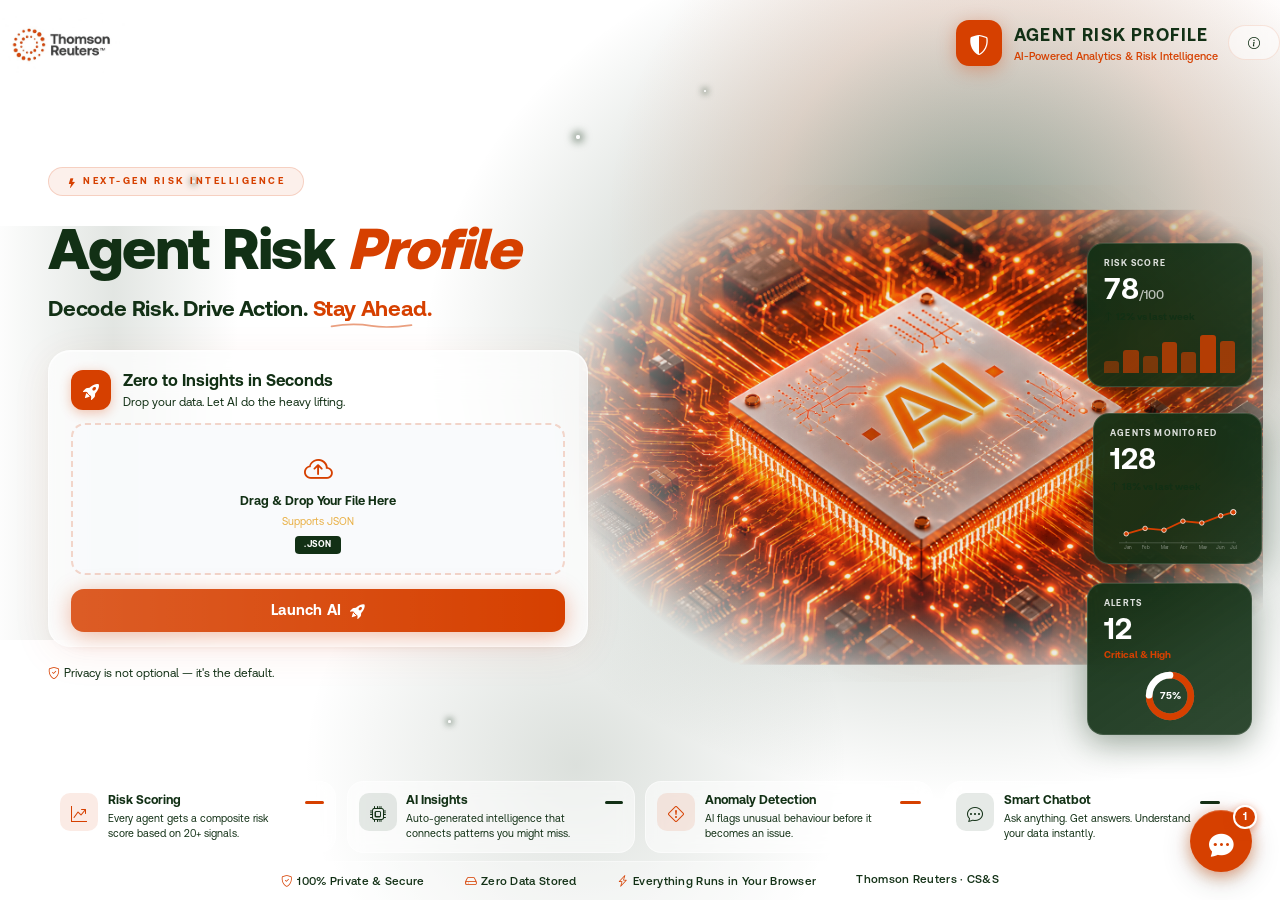
==== index.html @ fa518315 "Add files via upload" ====
<!DOCTYPE html>
<html lang="en" data-bs-theme="light">
<head>
    <meta charset="UTF-8">
    <meta name="viewport" content="width=device-width, initial-scale=1.0">
    <title>Agent Risk Profile — Thomson Reuters</title>
    <link rel="icon" type="image/svg+xml" href="img/favicon.svg">
    <link href="libs/bootstrap.min.css" rel="stylesheet">
    <link href="libs/bootstrap-icons.css" rel="stylesheet">
    <link href="css/cover.css?v=20260802r" rel="stylesheet">
    <link href="css/dashboard.css?v=20260802r" rel="stylesheet">
</head>
<body>
    <!-- ==================== COVER PAGE ==================== -->
    <div id="heroSection" class="hero-section">
        <!-- Sparkle particles -->
        <div class="hero-particles">
            <div class="sparkle" style="left:15%;top:20%;animation-delay:0s;"></div>
            <div class="sparkle" style="left:25%;top:55%;animation-delay:1.2s;"></div>
            <div class="sparkle" style="left:45%;top:15%;animation-delay:2.8s;"></div>
            <div class="sparkle" style="left:65%;top:65%;animation-delay:0.6s;"></div>
            <div class="sparkle" style="left:78%;top:30%;animation-delay:2s;"></div>
            <div class="sparkle" style="left:88%;top:50%;animation-delay:3.5s;"></div>
            <div class="sparkle" style="left:35%;top:80%;animation-delay:4s;"></div>
            <div class="sparkle" style="left:55%;top:10%;animation-delay:1.5s;"></div>
        </div>

        <!-- ===== TOP HEADER BAR ===== -->
        <div class="hero-topbar">
            <div class="hero-topbar-left">
                <img src="img/logo.jpg" alt="Thomson Reuters" class="tr-logo-img" style="height:60px;">
            </div>
            <div class="hero-topbar-right">
                <div class="hero-logo">
                    <div class="hero-logo-icon"><i class="bi bi-shield-shaded"></i></div>
                    <div>
                        <div class="hero-logo-title">AGENT RISK PROFILE</div>
                        <div class="hero-logo-sub">AI-Powered Analytics & Risk Intelligence</div>
                    </div>
                </div>
                <button class="hero-topbar-btn" data-bs-toggle="modal" data-bs-target="#aboutModal" title="About ARP"><i class="bi bi-info-circle"></i></button>
            </div>
        </div>

        <!-- ===== MAIN CONTENT: TWO COLUMNS ===== -->
        <div class="hero-main">
            <!-- LEFT COLUMN -->
            <div class="hero-left">
                <div class="hero-badge"><i class="bi bi-lightning-fill me-1"></i>NEXT-GEN RISK INTELLIGENCE</div>

                <h1 class="hero-title">Agent Risk <span class="hero-title-accent">Profile</span></h1>
                <p class="hero-subtitle">Decode Risk. Drive Action. <span class="hero-subtitle-accent">Stay Ahead.</span></p>

                <!-- ===== UPLOAD CARD ===== -->
                <div class="hero-upload-card">
                    <div class="upload-card-header">
                        <div class="upload-card-icon"><i class="bi bi-rocket-takeoff-fill"></i></div>
                        <div>
                            <div class="upload-card-title">Zero to Insights in Seconds</div>
                            <div class="upload-card-sub">Drop your data. Let AI do the heavy lifting.</div>
                        </div>
                    </div>

                    <div class="upload-card-body">
                        <div class="upload-dropzone" id="dropZone">
                            <i class="bi bi-cloud-arrow-up upload-drop-icon"></i>
                            <div class="upload-drop-text">Drag & Drop Your File Here</div>
                            <div class="upload-drop-sub">Supports JSON</div>
                            <span class="upload-file-badge">.JSON</span>
                            <input type="file" class="upload-file-input" id="excelUpload" accept=".xlsx,.xls,.json">
                        </div>
                    </div>
                    <input type="hidden" id="sharedPath" value="">

                    <button id="loadFromPath" class="btn-launch">
                        <span>Launch AI</span>
                        <i class="bi bi-rocket-takeoff-fill ms-2"></i>
                    </button>

                    <div id="dataStatus" class="mt-2 d-none">
                        <div class="hero-status-bar">
                            <i class="bi bi-info-circle me-1"></i>
                            <span id="statusText">No data loaded</span>
                        </div>
                    </div>
                    <div id="dataDateRange" class="mt-1 d-none">
                        <div class="hero-date-info">
                            <span><i class="bi bi-calendar3 me-1"></i>Period: <strong id="dateRangeText">-</strong></span>
                            <span><i class="bi bi-clock me-1"></i>Last Record: <strong id="lastRecordDate">-</strong></span>
                        </div>
                    </div>
                </div>

                <p class="hero-privacy-inline"><i class="bi bi-shield-check me-1"></i>Privacy is not optional — it's the default.</p>
            </div>

            <!-- RIGHT COLUMN: Brain + Floating Cards -->
            <div class="hero-right">
                <div class="hero-brain-wrapper">
                    <img src="img/ai-brain.jpg" alt="AI Brain" class="hero-brain-img">
                    <div class="hero-brain-glow"></div>
                </div>

                <!-- Floating Stat Cards — Dark glass with mini bar charts -->
                <div class="float-card float-card-1">
                    <div class="float-card-label">RISK SCORE</div>
                    <div class="float-card-value">78<span class="float-card-unit">/100</span></div>
                    <div class="float-card-change up"><i class="bi bi-arrow-up"></i> 12% vs last week</div>
                    <div class="float-card-bars">
                        <span style="height:30%;background:rgba(214,64,0,0.5);"></span>
                        <span style="height:55%;background:rgba(214,64,0,0.7);"></span>
                        <span style="height:40%;background:rgba(214,64,0,0.55);"></span>
                        <span style="height:75%;background:rgba(214,64,0,0.8);"></span>
                        <span style="height:50%;background:rgba(214,64,0,0.65);"></span>
                        <span style="height:90%;background:rgba(214,64,0,0.9);"></span>
                        <span style="height:78%;background:rgba(214,64,0,0.75);"></span>
                    </div>
                </div>
                <div class="float-card float-card-2">
                    <div class="float-card-label">AGENTS MONITORED</div>
                    <div class="float-card-value">128</div>
                    <div class="float-card-change up"><i class="bi bi-arrow-up"></i> 18% vs last week</div>
                    <div style="margin-top:10px;display:flex;align-items:center;gap:0;">
                        <svg viewBox="0 0 150 50" style="width:100%;height:45px;">
                            <!-- Horizontal axis -->
                            <line x1="10" y1="42" x2="140" y2="42" stroke="rgba(255,255,255,0.2)" stroke-width="1"/>
                            <!-- Month labels -->
                            <text x="15" y="49" fill="rgba(255,255,255,0.5)" font-size="5">Jan</text>
                            <text x="36" y="49" fill="rgba(255,255,255,0.5)" font-size="5">Feb</text>
                            <text x="57" y="49" fill="rgba(255,255,255,0.5)" font-size="5">Mar</text>
                            <text x="78" y="49" fill="rgba(255,255,255,0.5)" font-size="5">Apr</text>
                            <text x="99" y="49" fill="rgba(255,255,255,0.5)" font-size="5">May</text>
                            <text x="118" y="49" fill="rgba(255,255,255,0.5)" font-size="5">Jun</text>
                            <text x="133" y="49" fill="rgba(255,255,255,0.5)" font-size="5">Jul</text>
                            <!-- Tick marks -->
                            <line x1="18" y1="40" x2="18" y2="42" stroke="rgba(255,255,255,0.3)" stroke-width="0.5"/>
                            <line x1="39" y1="40" x2="39" y2="42" stroke="rgba(255,255,255,0.3)" stroke-width="0.5"/>
                            <line x1="60" y1="40" x2="60" y2="42" stroke="rgba(255,255,255,0.3)" stroke-width="0.5"/>
                            <line x1="81" y1="40" x2="81" y2="42" stroke="rgba(255,255,255,0.3)" stroke-width="0.5"/>
                            <line x1="102" y1="40" x2="102" y2="42" stroke="rgba(255,255,255,0.3)" stroke-width="0.5"/>
                            <line x1="123" y1="40" x2="123" y2="42" stroke="rgba(255,255,255,0.3)" stroke-width="0.5"/>
                            <line x1="137" y1="40" x2="137" y2="42" stroke="rgba(255,255,255,0.3)" stroke-width="0.5"/>
                            <!-- Straight line segments connecting data points -->
                            <polyline points="18,32 39,26 60,28 81,18 102,20 123,12 137,8" fill="none" stroke="#d64000" stroke-width="2"/>
                            <!-- Data point dots -->
                            <circle cx="18" cy="32" r="2.5" fill="#d64000" stroke="#fff" stroke-width="0.8"/>
                            <circle cx="39" cy="26" r="2.5" fill="#d64000" stroke="#fff" stroke-width="0.8"/>
                            <circle cx="60" cy="28" r="2.5" fill="#d64000" stroke="#fff" stroke-width="0.8"/>
                            <circle cx="81" cy="18" r="2.5" fill="#d64000" stroke="#fff" stroke-width="0.8"/>
                            <circle cx="102" cy="20" r="2.5" fill="#d64000" stroke="#fff" stroke-width="0.8"/>
                            <circle cx="123" cy="12" r="2.5" fill="#d64000" stroke="#fff" stroke-width="0.8"/>
                            <circle cx="137" cy="8" r="3" fill="#d64000" stroke="#fff" stroke-width="1"/>
                        </svg>
                    </div>
                </div>
                <div class="float-card float-card-3">
                    <div class="float-card-label">ALERTS</div>
                    <div class="float-card-value">12</div>
                    <div class="float-card-change neutral">Critical & High</div>
                    <div style="margin-top:8px;display:flex;align-items:center;justify-content:center;">
                        <svg viewBox="0 0 60 60" style="width:50px;height:50px;">
                            <circle cx="30" cy="30" r="25" fill="none" stroke="#ffffff" stroke-width="8" opacity="0.3"/>
                            <circle cx="30" cy="30" r="25" fill="none" stroke="#d64000" stroke-width="8" stroke-dasharray="118 39" stroke-dashoffset="0" stroke-linecap="round" transform="rotate(-90 30 30)"/>
                            <circle cx="30" cy="30" r="25" fill="none" stroke="#ffffff" stroke-width="8" stroke-dasharray="39 118" stroke-dashoffset="-118" stroke-linecap="round" transform="rotate(-90 30 30)"/>
                            <text x="30" y="34" text-anchor="middle" fill="#ffffff" font-size="12" font-weight="700">75%</text>
                        </svg>
                    </div>
                </div>
            </div>
        </div>

        <!-- ===== FEATURES BAR (5 cards) ===== -->
        <div class="hero-features-bar">
            <div class="feature-card">
                <div class="feature-icon feature-icon-blue"><i class="bi bi-graph-up-arrow"></i></div>
                <div class="feature-text">
                    <h4>Risk Scoring</h4>
                    <p>Every agent gets a composite risk score based on 20+ signals.</p>
                </div>
                <div class="feature-underline blue"></div>
            </div>
            <div class="feature-card">
                <div class="feature-icon feature-icon-cyan"><i class="bi bi-cpu"></i></div>
                <div class="feature-text">
                    <h4>AI Insights</h4>
                    <p>Auto-generated intelligence that connects patterns you might miss.</p>
                </div>
                <div class="feature-underline cyan"></div>
            </div>
            <div class="feature-card">
                <div class="feature-icon feature-icon-red"><i class="bi bi-exclamation-diamond"></i></div>
                <div class="feature-text">
                    <h4>Anomaly Detection</h4>
                    <p>AI flags unusual behaviour before it becomes an issue.</p>
                </div>
                <div class="feature-underline red"></div>
            </div>
            <div class="feature-card">
                <div class="feature-icon feature-icon-green"><i class="bi bi-chat-dots"></i></div>
                <div class="feature-text">
                    <h4>Smart Chatbot</h4>
                    <p>Ask anything. Get answers. Understand your data instantly.</p>
                </div>
                <div class="feature-underline green"></div>
            </div>
        </div>

        <!-- ===== BOTTOM PRIVACY BAR ===== -->
        <div class="hero-privacy-bar">
            <span><i class="bi bi-shield-check me-1"></i>100% Private & Secure</span>
            <span><i class="bi bi-hdd me-1"></i>Zero Data Stored</span>
            <span><i class="bi bi-lightning-charge me-1"></i>Everything Runs in Your Browser</span>
            <span>Thomson Reuters &middot; CS&amp;S</span>
        </div>
    </div>

    <!-- About ARP Modal -->
    <div class="modal fade" id="aboutModal" tabindex="-1">
        <div class="modal-dialog modal-dialog-centered">
            <div class="modal-content" style="border-radius:18px;border:none;box-shadow:0 20px 60px rgba(0,0,0,0.15);">
                <div class="modal-header border-0 pb-0" style="background:linear-gradient(135deg,#123015,#123015);border-radius:18px 18px 0 0;padding:1.5rem 1.5rem 1rem;">
                    <div class="d-flex align-items-center gap-2">
                        <div style="width:40px;height:40px;border-radius:10px;background:rgba(214,64,0,0.2);display:flex;align-items:center;justify-content:center;color:white;font-size:1.1rem;"><i class="bi bi-shield-shaded"></i></div>
                        <div>
                            <h5 class="modal-title text-white fw-bold mb-0">Agent Risk Profile</h5>
                            <small class="text-white-50">v2.0 &middot; AI-Powered Analytics</small>
                        </div>
                    </div>
                    <button type="button" class="btn-close btn-close-white" data-bs-dismiss="modal"></button>
                </div>
                <div class="modal-body" style="padding:1.5rem;">
                    <p style="color:#123015;font-size:0.88rem;line-height:1.6;">
                        <strong>Agent Risk Profile (ARP)</strong> is an AI-powered analytics dashboard built for
                        <strong>Thomson Reuters CS&amp;S</strong>. It provides real-time risk intelligence
                        by analyzing agent performance data across multiple dimensions.
                    </p>
                    <div class="row g-2 mb-3">
                        <div class="col-6">
                            <div style="background:#ffffff;border-radius:10px;padding:0.7rem;text-align:center;">
                                <i class="bi bi-graph-up-arrow" style="font-size:1.2rem;color:#d64000;"></i>
                                <div style="font-size:0.7rem;font-weight:600;color:#123015;margin-top:0.3rem;">Risk Scoring</div>
                                <div style="font-size:0.6rem;color:#123015;">20+ signal composite scores</div>
                            </div>
                        </div>
                        <div class="col-6">
                            <div style="background:#ffffff;border-radius:10px;padding:0.7rem;text-align:center;">
                                <i class="bi bi-robot" style="font-size:1.2rem;color:#123015;"></i>
                                <div style="font-size:0.7rem;font-weight:600;color:#123015;margin-top:0.3rem;">AI Insights</div>
                                <div style="font-size:0.6rem;color:#123015;">Auto-generated intelligence</div>
                            </div>
                        </div>
                        <div class="col-6">
                            <div style="background:#ffffff;border-radius:10px;padding:0.7rem;text-align:center;">
                                <i class="bi bi-shield-check" style="font-size:1.2rem;color:#123015;"></i>
                                <div style="font-size:0.7rem;font-weight:600;color:#123015;margin-top:0.3rem;">100% Private</div>
                                <div style="font-size:0.6rem;color:#123015;">All data stays in your browser</div>
                            </div>
                        </div>
                        <div class="col-6">
                            <div style="background:#ffffff;border-radius:10px;padding:0.7rem;text-align:center;">
                                <i class="bi bi-chat-dots" style="font-size:1.2rem;color:#d64000;"></i>
                                <div style="font-size:0.7rem;font-weight:600;color:#123015;margin-top:0.3rem;">Smart Chatbot</div>
                                <div style="font-size:0.6rem;color:#123015;">Natural language queries</div>
                            </div>
                        </div>
                    </div>
                    <div style="background:linear-gradient(135deg,#ffffff,#ffffff);border-radius:10px;padding:0.7rem;text-align:center;">
                        <div style="font-size:0.65rem;color:#d64000;font-weight:600;text-transform:uppercase;letter-spacing:1px;">Data Sources Supported</div>
                        <div style="font-size:0.78rem;color:#123015;margin-top:0.2rem;">Cases &middot; Genesys &middot; Email Changes &middot; Short Calls &middot; RONA &middot; Proactive</div>
                    </div>
                </div>
                <div class="modal-footer border-0 pt-0" style="padding:0 1.5rem 1.2rem;">
                    <small style="color:#123015;font-size:0.65rem;">Thomson Reuters &copy; 2026 &middot; CS&amp;S &middot; Internal Use Only</small>
                </div>
            </div>
        </div>
    </div>

    <!-- ==================== DASHBOARD NAVBAR (shows after data loads) ==================== -->
    <nav id="dashboardNav" class="navbar navbar-expand sticky-top d-none dash-navbar">
        <div class="container-fluid">
            <img src="img/insidelogo.jpg" alt="Thomson Reuters" style="height:30px;margin-right:10px;">
            <a class="navbar-brand fw-bold" href="#" style="font-size:0.9rem;">
                <i class="bi bi-shield-exclamation me-1"></i>ARP
            </a>
            <div class="navbar-collapse" id="navContent">
                <!-- Section Navigation Links -->
                <ul class="navbar-nav me-auto" id="navSections">
                    <li class="nav-item"><a class="nav-link active" href="#" data-section="summarySection"><i class="bi bi-house-fill me-1"></i>Home</a></li>
                    <li class="nav-item"><a class="nav-link" href="#" data-section="leaderboardSection"><i class="bi bi-trophy me-1"></i>Risk Score</a></li>
                    <li class="nav-item"><a class="nav-link" href="#" data-section="insightsSection"><i class="bi bi-robot me-1"></i>AI Insights</a></li>
                    <li class="nav-item dropdown">
                        <a class="nav-link dropdown-toggle" href="#" data-bs-toggle="dropdown"><i class="bi bi-grid me-1"></i>Data Views</a>
                        <ul class="dropdown-menu">
                            <li><a class="dropdown-item" href="#" data-tab="all-tabs"><i class="bi bi-grid-3x3-gap me-2"></i>All</a></li>
                            <li><hr class="dropdown-divider"></li>
                            <li><a class="dropdown-item" href="#" data-tab="caseRecord-tab"><i class="bi bi-folder me-2"></i>Case Record Type</a></li>
                            <li><a class="dropdown-item" href="#" data-tab="casesReport-tab"><i class="bi bi-file-text me-2"></i>Cases Report</a></li>
                            <li><a class="dropdown-item" href="#" data-tab="proactive-tab"><i class="bi bi-lightning me-2"></i>Proactive Type</a></li>
                            <li><a class="dropdown-item" href="#" data-tab="age48-tab"><i class="bi bi-hourglass-split me-2"></i>Age 48hrs</a></li>
                            <li><a class="dropdown-item" href="#" data-tab="emailChanges-tab"><i class="bi bi-envelope me-2"></i>Email Changes</a></li>
                            <li><a class="dropdown-item" href="#" data-tab="shortCalls-tab"><i class="bi bi-telephone me-2"></i>Short Calls</a></li>
                            <li><a class="dropdown-item" href="#" data-tab="rona-tab"><i class="bi bi-phone-vibrate me-2"></i>RONA Trend</a></li>
                        </ul>
                    </li>
                </ul>
                <!-- Filters & Controls -->
                <div class="d-flex align-items-center gap-2 flex-wrap">
                    <div id="managerMultiSelect" class="agent-multi-select" style="width:200px;">
                        <div class="mgr-ms-toggle" id="mgrMsToggle">
                            <span class="mgr-ms-label">All Managers</span>
                            <i class="bi bi-chevron-down" style="font-size:0.65rem;"></i>
                        </div>
                        <div class="agent-ms-dropdown d-none" id="mgrMsDropdown">
                            <input type="text" class="agent-ms-search" id="mgrMsSearch" placeholder="Search managers...">
                            <div class="agent-ms-list" id="mgrMsList"></div>
                            <div class="agent-ms-actions">
                                <button class="agent-ms-btn" id="mgrMsClear">Clear</button>
                                <button class="agent-ms-btn agent-ms-btn-apply" id="mgrMsApply">Apply</button>
                            </div>
                        </div>
                    </div>
                    <input type="hidden" id="managerFilter" value="">
                    <div id="agentMultiSelect" class="agent-multi-select" style="width:200px;">
                        <div class="agent-ms-toggle" id="agentMsToggle">
                            <span class="agent-ms-label">All Agents</span>
                            <i class="bi bi-chevron-down" style="font-size:0.65rem;"></i>
                        </div>
                        <div class="agent-ms-dropdown d-none" id="agentMsDropdown">
                            <input type="text" class="agent-ms-search" id="agentMsSearch" placeholder="Search agents...">
                            <div class="agent-ms-list" id="agentMsList"></div>
                            <div class="agent-ms-actions">
                                <button class="agent-ms-btn" id="agentMsClear">Clear</button>
                                <button class="agent-ms-btn agent-ms-btn-apply" id="agentMsApply">Apply</button>
                            </div>
                        </div>
                    </div>
                    <input type="hidden" id="agentFilter" value="">
                    <input type="date" id="startDate" class="form-control form-control-sm" style="width:130px;font-size:0.75rem;color-scheme:dark;">
                    <span style="font-size:0.7rem;opacity:0.6;">to</span>
                    <input type="date" id="endDate" class="form-control form-control-sm" style="width:130px;font-size:0.75rem;color-scheme:dark;">
                    <button id="applyDateFilter" class="btn btn-primary btn-sm" title="Apply filter"><i class="bi bi-fire me-1"></i>Slay</button>
                    <button id="clearDateFilter" class="btn btn-outline-light btn-sm" title="Clear all filters"><i class="bi bi-x-lg me-1"></i>No Cap</button>
                    <button class="btn btn-outline-secondary btn-sm" id="backToCover" title="Back to cover">
                        <i class="bi bi-house-door"></i>
                    </button>
                </div>
            </div>
        </div>
    </nav>

    <!-- ==================== MAIN DASHBOARD ==================== -->
    <div id="dashboardContainer" class="container-fluid py-3 d-none">
        <div id="loadingSpinner" class="d-none text-center py-5">
            <div class="spinner-border text-primary" role="status"><span class="visually-hidden">Loading...</span></div>
            <p class="mt-2 text-muted">Crunching the numbers...</p>
        </div>

        <div id="managerFocusPanel" class="d-none">
            <div class="row mb-3">
                <div class="col-12">
                    <div class="card border-warning">
                        <div class="card-header bg-warning bg-opacity-10 text-warning fw-bold">
                            <i class="bi bi-bullseye me-2"></i>Manager Focus Areas
                        </div>
                        <div class="card-body"><div class="row" id="managerFocusCards"></div></div>
                    </div>
                </div>
            </div>
        </div>

        <div id="dashboardContent" class="d-none">
            <!-- Summary Cards -->
            <div id="summarySection" class="row mb-3 g-2">
                <div class="col-md-2">
                    <div class="card h-100 shadow-sm summary-card" data-tab="caseRecord-tab" style="cursor:pointer;">
                        <div class="card-body text-center py-3">
                            <i class="bi bi-folder2-open fs-3 text-primary"></i>
                            <h3 class="fw-bold mb-0 mt-1" id="caseRecordCount">0</h3>
                            <small class="text-muted text-uppercase" style="font-size:0.7rem;letter-spacing:0.5px;">Case Record Type</small>
                        </div>
                    </div>
                </div>
                <div class="col-md-2">
                    <div class="card h-100 shadow-sm summary-card" data-tab="proactive-tab" style="cursor:pointer;">
                        <div class="card-body text-center py-3">
                            <i class="bi bi-lightning-charge-fill fs-3 text-success"></i>
                            <h3 class="fw-bold mb-0 mt-1" id="proactiveCount">0</h3>
                            <small class="text-muted text-uppercase" style="font-size:0.7rem;letter-spacing:0.5px;">Proactive Type</small>
                        </div>
                    </div>
                </div>
                <div class="col-md-2">
                    <div class="card h-100 shadow-sm summary-card" data-tab="age48-tab" style="cursor:pointer;">
                        <div class="card-body text-center py-3">
                            <i class="bi bi-clock-history fs-3 text-danger"></i>
                            <h3 class="fw-bold mb-0 mt-1" id="age48Count">0</h3>
                            <small class="text-muted text-uppercase" style="font-size:0.7rem;letter-spacing:0.5px;">Age 48hrs Cases</small>
                        </div>
                    </div>
                </div>
                <div class="col-md-2">
                    <div class="card h-100 shadow-sm summary-card" data-tab="emailChanges-tab" style="cursor:pointer;">
                        <div class="card-body text-center py-3">
                            <i class="bi bi-envelope-exclamation-fill fs-3 text-warning"></i>
                            <h3 class="fw-bold mb-0 mt-1" id="emailChangesCount">0</h3>
                            <small class="text-muted text-uppercase" style="font-size:0.7rem;letter-spacing:0.5px;">Email Changes</small>
                        </div>
                    </div>
                </div>
                <div class="col-md-2">
                    <div class="card h-100 shadow-sm summary-card" data-tab="shortCalls-tab" style="cursor:pointer;">
                        <div class="card-body text-center py-3">
                            <i class="bi bi-telephone-x-fill fs-3 text-info"></i>
                            <h3 class="fw-bold mb-0 mt-1" id="shortCallsCount">0</h3>
                            <small class="text-muted text-uppercase" style="font-size:0.7rem;letter-spacing:0.5px;">Short Calls</small>
                        </div>
                    </div>
                </div>
                <div class="col-md-2">
                    <div class="card h-100 shadow-sm summary-card" data-tab="rona-tab" style="cursor:pointer;">
                        <div class="card-body text-center py-3">
                            <i class="bi bi-phone-vibrate-fill fs-3 text-secondary"></i>
                            <h3 class="fw-bold mb-0 mt-1" id="ronaCount">0</h3>
                            <small class="text-muted text-uppercase" style="font-size:0.7rem;letter-spacing:0.5px;">RONA Trend</small>
                        </div>
                    </div>
                </div>
            </div>

            <!-- Activity Trend Chart -->
            <div id="trendSection" class="row mb-3 d-none">
                <div class="col-12">
                    <div class="card shadow-sm">
                        <div class="card-header bg-primary bg-opacity-10 fw-bold d-flex justify-content-between align-items-center">
                            <div><i class="bi bi-graph-up me-2 text-primary"></i><span id="trendChartTitle">Activity Trend</span></div>
                            <small class="text-muted" id="trendDateRange"></small>
                        </div>
                        <div class="card-body" style="height:280px;">
                            <canvas id="activityTrendChart"></canvas>
                        </div>
                    </div>
                </div>
            </div>

            <!-- Risk Leaderboard -->
            <div id="leaderboardSection" class="row mb-3">
                <div class="col-12">
                    <div class="card shadow-sm">
                        <div class="card-header bg-danger bg-opacity-10 text-danger fw-bold d-flex justify-content-between align-items-center">
                            <div>
                                <i class="bi bi-exclamation-triangle me-2"></i>Agent Risk Leaderboard
                                <span class="badge bg-danger ms-2" id="highRiskCount">0</span>
                                <small class="ms-2 opacity-75">High Risk Agents</small>
                            </div>
                            <button class="btn btn-sm btn-outline-danger" id="toggleLeaderboard"><i class="bi bi-chevron-down"></i></button>
                        </div>
                        <div class="card-body" id="leaderboardBody">
                            <div class="row">
                                <div class="col-md-8">
                                    <div class="table-responsive">
                                        <table class="table table-hover table-sm mb-0" id="riskLeaderboardTable">
                                            <thead class="table-dark">
                                                <tr><th width="50">Rank</th><th>Agent Name</th><th class="text-center">Risk Score</th><th class="text-center">Short Calls</th><th class="text-center">RONA</th><th class="text-center">Email Changes</th><th class="text-center">Aged Cases</th><th>Status</th></tr>
                                            </thead>
                                            <tbody id="riskLeaderboardBody">
                                                <tr><td colspan="8" class="text-center text-muted py-3">Load data to see risk rankings</td></tr>
                                            </tbody>
                                        </table>
                                    </div>
                                </div>
                                <div class="col-md-4">
                                    <h6 class="mb-3"><i class="bi bi-pie-chart me-2"></i>Risk Distribution</h6>
                                    <div style="position:relative;height:200px;"><canvas id="riskDistributionChart"></canvas></div>
                                    <div class="mt-3" style="font-size:0.85rem;">
                                        <div class="d-flex justify-content-between mb-1"><span><span class="badge bg-danger">&nbsp;</span> Critical</span><span id="criticalRiskCount">0</span></div>
                                        <div class="d-flex justify-content-between mb-1"><span><span class="badge bg-warning">&nbsp;</span> High</span><span id="highRiskCountDetail">0</span></div>
                                        <div class="d-flex justify-content-between mb-1"><span><span class="badge bg-info">&nbsp;</span> Medium</span><span id="mediumRiskCount">0</span></div>
                                        <div class="d-flex justify-content-between"><span><span class="badge bg-success">&nbsp;</span> Low</span><span id="lowRiskCount">0</span></div>
                                    </div>
                                </div>
                            </div>
                        </div>
                    </div>
                </div>
            </div>

            <!-- AI Insights -->
            <div id="insightsSection" class="row mb-3">
                <div class="col-12">
                    <div class="card shadow-sm">
                        <div class="card-header bg-primary bg-opacity-10 text-primary fw-bold">
                            <i class="bi bi-robot me-2"></i>AI-Powered Insights
                            <span class="badge bg-primary ms-2" id="insightCount">0</span>
                        </div>
                        <div class="card-body">
                            <div id="insightsContainer" class="row g-2">
                                <div class="col-12 text-muted text-center py-3"><i class="bi bi-lightbulb me-2"></i>Insights appear after data loads</div>
                            </div>
                        </div>
                    </div>
                </div>
            </div>

            <!-- Tabs -->
            <div id="dataViewsSection" class="row">
                <div class="col-12">
                    <div class="card shadow-sm">
                        <div class="card-header">
                            <ul class="nav nav-tabs card-header-tabs" id="dashboardTabs" role="tablist">
                                <li class="nav-item" role="presentation"><button class="nav-link active" id="caseRecord-tab" data-bs-toggle="tab" data-bs-target="#caseRecord" type="button" role="tab"><i class="bi bi-folder me-1"></i>Case Record Type</button></li>
                                <li class="nav-item" role="presentation"><button class="nav-link" id="casesReport-tab" data-bs-toggle="tab" data-bs-target="#casesReport" type="button" role="tab"><i class="bi bi-file-text me-1"></i>Cases Report</button></li>
                                <li class="nav-item" role="presentation"><button class="nav-link" id="proactive-tab" data-bs-toggle="tab" data-bs-target="#proactive" type="button" role="tab"><i class="bi bi-lightning me-1"></i>Proactive Type</button></li>
                                <li class="nav-item" role="presentation"><button class="nav-link" id="age48-tab" data-bs-toggle="tab" data-bs-target="#age48" type="button" role="tab"><i class="bi bi-hourglass-split me-1"></i>Age 48hrs</button></li>
                                <li class="nav-item" role="presentation"><button class="nav-link" id="emailChanges-tab" data-bs-toggle="tab" data-bs-target="#emailChangesTab" type="button" role="tab"><i class="bi bi-envelope me-1"></i>Email Changes</button></li>
                                <li class="nav-item" role="presentation"><button class="nav-link" id="shortCalls-tab" data-bs-toggle="tab" data-bs-target="#shortCalls" type="button" role="tab"><i class="bi bi-telephone me-1"></i>Short Calls</button></li>
                                <li class="nav-item" role="presentation"><button class="nav-link" id="rona-tab" data-bs-toggle="tab" data-bs-target="#rona" type="button" role="tab"><i class="bi bi-phone-vibrate me-1"></i>RONA Trend</button></li>
                            </ul>
                        </div>
                        <div class="card-body">
                            <div class="tab-content" id="dashboardTabContent">
                                <div class="tab-pane fade show active" id="caseRecord" role="tabpanel">
                                    <div class="d-flex justify-content-end mb-2">
                                        <button class="btn btn-sm btn-outline-primary export-tab-csv" data-export="caseRecord"><i class="bi bi-download me-1"></i>Download CSV</button>
                                    </div>
                                    <div class="row"><div class="col-md-6"><h6>Cases by Record Type</h6><canvas id="caseRecordTypeChart"></canvas></div><div class="col-md-6"><h6>Cases by Origin</h6><canvas id="caseOriginChart"></canvas></div></div>
                                    <div class="row mt-3"><div class="col-md-6"><h6>Cases by Owner (Top 15)</h6><canvas id="casesByOwnerChart" height="300"></canvas></div><div class="col-md-6"><h6>Cases by Manager</h6><canvas id="casesByManagerChart" height="300"></canvas></div></div>
                                    <div class="row mt-4"><div class="col-12"><h6>Case Record Details</h6><div class="table-responsive"><table class="table table-striped table-hover" id="caseRecordTable"><thead class="table-dark"><tr><th>Case Number</th><th>Case Owner</th><th>Manager</th><th>Record Type</th><th>Origin</th><th>Date</th></tr></thead><tbody></tbody></table></div></div></div>
                                </div>
                                <div class="tab-pane fade" id="casesReport" role="tabpanel">
                                    <div class="d-flex justify-content-end mb-2">
                                        <button class="btn btn-sm btn-outline-primary export-tab-csv" data-export="casesReport"><i class="bi bi-download me-1"></i>Download CSV</button>
                                    </div>
                                    <div class="row mb-3">
                                        <div class="col-md-3"><label class="form-label fw-bold">STATUS</label><select id="casesStatusFilter" class="form-select form-select-sm"><option value="">All</option></select></div>
                                        <div class="col-md-3"><label class="form-label fw-bold">ORIGIN</label><select id="casesOriginFilter" class="form-select form-select-sm"><option value="">All</option></select></div>
                                        <div class="col-md-3"><label class="form-label fw-bold">MANAGER</label><select id="casesManagerFilter" class="form-select form-select-sm"><option value="">All</option></select></div>
                                        <div class="col-md-3 d-flex align-items-end"><button id="casesReportApply" class="btn btn-primary btn-sm me-2"><i class="bi bi-fire me-1"></i>Slay</button><button id="casesReportReset" class="btn btn-outline-secondary btn-sm"><i class="bi bi-x-circle me-1"></i>No Cap Reset</button></div>
                                    </div>
                                    <div class="row"><div class="col-md-6"><h6>Case Details</h6><div class="table-responsive" style="max-height:500px;overflow-y:auto;"><table class="table table-striped table-hover table-sm" id="casesReportTable"><thead class="table-dark sticky-top"><tr><th>CASE_NUMBER</th><th>NAME</th><th>Manager</th><th>Age</th><th>STATUS</th><th>ORIGIN</th><th>Date</th></tr></thead><tbody></tbody></table></div></div><div class="col-md-6"><h6>Count of Cases by Agent</h6><canvas id="casesReportChart" height="400"></canvas></div></div>
                                    <div class="row mt-3"><div class="col-md-6"><h6>Cases by Status</h6><canvas id="casesStatusChart" height="200"></canvas></div><div class="col-md-6"><h6>Cases by Origin</h6><canvas id="casesOriginReportChart" height="200"></canvas></div></div>
                                </div>
                                <div class="tab-pane fade" id="proactive" role="tabpanel">
                                    <div class="d-flex justify-content-end mb-2">
                                        <button class="btn btn-sm btn-outline-primary export-tab-csv" data-export="proactive"><i class="bi bi-download me-1"></i>Download CSV</button>
                                    </div>
                                    <div class="row"><div class="col-md-6"><h6>Proactive Type Distribution</h6><canvas id="proactiveTypeChart"></canvas></div><div class="col-md-6"><h6>By Manager</h6><canvas id="proactiveByManagerChart"></canvas></div></div>
                                    <div class="row mt-3"><div class="col-12"><h6>Proactive Cases by Agent</h6><canvas id="proactiveByAgentChart" height="120"></canvas></div></div>
                                    <div class="row mt-4"><div class="col-12"><h6>Proactive Case Details</h6><div class="table-responsive"><table class="table table-striped table-hover" id="proactiveTable"><thead class="table-dark"><tr><th>Case Number</th><th>Case Owner</th><th>Manager</th><th>Proactive Type</th><th>Date</th></tr></thead><tbody></tbody></table></div></div></div>
                                </div>
                                <div class="tab-pane fade" id="age48" role="tabpanel">
                                    <div class="d-flex justify-content-end mb-2">
                                        <button class="btn btn-sm btn-outline-primary export-tab-csv" data-export="age48"><i class="bi bi-download me-1"></i>Download CSV</button>
                                    </div>
                                    <div class="row"><div class="col-md-6"><h6>Cases by Age (Hours)</h6><canvas id="ageDistributionChart"></canvas></div><div class="col-md-6"><h6>Cases by Owner</h6><canvas id="ageByOwnerChart"></canvas></div></div>
                                    <div class="row mt-4"><div class="col-12"><div class="alert alert-danger" id="criticalAgeAlert"><i class="bi bi-exclamation-triangle me-2"></i><strong id="criticalAgeCount">0</strong> cases are critically aged (over 96 hours)</div><h6>Aged Cases Details</h6><div class="table-responsive"><table class="table table-striped table-hover" id="ageTable"><thead class="table-dark"><tr><th>Case Number</th><th>Case Owner</th><th>Manager</th><th>Age (Hours)</th><th>Open</th><th>Origin</th><th>Status</th><th>Date</th></tr></thead><tbody></tbody></table></div></div></div>
                                </div>
                                <div class="tab-pane fade" id="emailChangesTab" role="tabpanel">
                                    <div class="d-flex justify-content-end mb-2">
                                        <button class="btn btn-sm btn-outline-primary export-tab-csv" data-export="emailChanges"><i class="bi bi-download me-1"></i>Download CSV</button>
                                    </div>
                                    <div class="row"><div class="col-md-6"><h6>Email Changes by Agent</h6><canvas id="emailChangesByAgentChart"></canvas></div><div class="col-md-6"><h6>Email Changes Over Time</h6><canvas id="emailChangesTimelineChart"></canvas></div></div>
                                    <div class="row mt-4"><div class="col-12"><h6>Email Change Details</h6><div class="table-responsive"><table class="table table-striped table-hover" id="emailChangesTable"><thead class="table-dark"><tr><th>Field/Event</th><th>Edit Date</th><th>Old Value</th><th>New Value</th><th>Edited By</th><th>Change Type</th></tr></thead><tbody></tbody></table></div></div></div>
                                </div>
                                <div class="tab-pane fade" id="shortCalls" role="tabpanel">
                                    <div class="d-flex justify-content-end mb-2">
                                        <button class="btn btn-sm btn-outline-primary export-tab-csv" data-export="shortCalls"><i class="bi bi-download me-1"></i>Download CSV</button>
                                    </div>
                                    <div class="row"><div class="col-md-8"><h6>Short Calls by Agent</h6><canvas id="shortCallsChart"></canvas></div><div class="col-md-4"><h6>Highest Volume Agents</h6><div id="shortCallsTopList" class="list-group"></div></div></div>
                                    <div class="row mt-4"><div class="col-12"><h6>Short Calls Details</h6><div class="table-responsive"><table class="table table-striped table-hover" id="shortCallsTable"><thead class="table-dark"><tr><th>Agent Name</th><th>Short Calls Count</th><th>vs Average</th><th>Status</th></tr></thead><tbody></tbody></table></div></div></div>
                                </div>
                                <div class="tab-pane fade" id="rona" role="tabpanel">
                                    <div class="d-flex justify-content-end mb-2">
                                        <button class="btn btn-sm btn-outline-primary export-tab-csv" data-export="rona"><i class="bi bi-download me-1"></i>Download CSV</button>
                                    </div>
                                    <div class="row"><div class="col-md-8"><h6>RONA by Agent</h6><canvas id="ronaChart"></canvas></div><div class="col-md-4"><h6>RONA Statistics</h6><div class="card bg-light"><div class="card-body"><p class="mb-2"><strong>Average RONA:</strong> <span id="avgRona">0</span></p><p class="mb-2"><strong>Highest RONA:</strong> <span id="maxRona">0</span></p><p class="mb-2"><strong>Agent with Highest:</strong> <span id="maxRonaAgent">-</span></p><p class="mb-0"><strong>Threshold (2x avg):</strong> <span id="ronaThreshold">0</span></p></div></div></div></div>
                                    <div class="row mt-4"><div class="col-12"><h6>RONA Details</h6><div class="table-responsive"><table class="table table-striped table-hover" id="ronaTable"><thead class="table-dark"><tr><th>Agent Name</th><th>RONA Count</th><th>vs Average</th><th>Status</th></tr></thead><tbody></tbody></table></div></div></div>
                                </div>
                            </div>
                        </div>
                        <div class="card-footer bg-light">
                            <div class="d-flex justify-content-between align-items-center">
                                <small class="text-muted" id="lastUpdated">Last updated: Never</small>
                                <div>
                                    <button class="btn btn-outline-secondary btn-sm me-2" id="exportCSV"><i class="bi bi-filetype-csv me-1"></i>CSV</button>
                                    <button class="btn btn-outline-primary btn-sm me-2" id="exportAllCSV"><i class="bi bi-file-earmark-excel me-1"></i>Download All Data (.xlsx)</button>
                                    <button class="btn btn-outline-secondary btn-sm" id="exportPDF"><i class="bi bi-filetype-pdf me-1"></i>PDF</button>
                                </div>
                            </div>
                        </div>
                    </div>
                </div>
            </div>
        </div>
    </div>

    <footer id="dashboardFooter" class="text-center py-2 border-top mt-3 d-none">
        <small class="text-muted">Agent Risk Profile &copy; 2026 &middot; Thomson Reuters</small>
    </footer>

    <script src="libs/bootstrap.bundle.min.js"></script>
    <script src="libs/xlsx.full.min.js"></script>
    <script src="libs/chart.umd.min.js"></script>
    <script src="libs/simple-statistics.min.js"></script>
    <script src="libs/jspdf.umd.min.js"></script>
    <script src="libs/jspdf.plugin.autotable.min.js"></script>
    <script src="js/dataParser.js?v=20260802r"></script>
    <script src="js/jsonDataLoader.js?v=20260802r"></script>
    <script src="js/analytics.js?v=20260802r"></script>
    <script src="js/insights.js?v=20260802r"></script>
    <script src="js/charts.js?v=20260802r"></script>
    <script src="js/app.js?v=20260802r"></script>
    <script src="js/chatbot.js?v=20260802r"></script>
</body>
</html>
---- css/cover.css ----
/* ==================== COVER PAGE — Premium Hero ==================== */
@font-face { font-family: 'TR Clario'; src: url('../libs/fonts/Clario-Light.woff2') format('woff2'), url('../libs/fonts/Clario-Light.woff') format('woff'); font-weight: 300; font-style: normal; font-display: swap; }
@font-face { font-family: 'TR Clario'; src: url('../libs/fonts/Clario-Regular.woff2') format('woff2'), url('../libs/fonts/Clario-Regular.woff') format('woff'); font-weight: 400; font-style: normal; font-display: swap; }
@font-face { font-family: 'TR Clario'; src: url('../libs/fonts/Clario-Medium.woff2') format('woff2'), url('../libs/fonts/Clario-Medium.woff') format('woff'); font-weight: 500; font-style: normal; font-display: swap; }
@font-face { font-family: 'TR Clario'; src: url('../libs/fonts/Clario-Bold.woff2') format('woff2'), url('../libs/fonts/Clario-Bold.woff') format('woff'); font-weight: 700; font-style: normal; font-display: swap; }
@font-face { font-family: 'TR Clario'; src: url('../libs/fonts/Clario-Black.woff2') format('woff2'), url('../libs/fonts/Clario-Black.woff') format('woff'); font-weight: 900; font-style: normal; font-display: swap; }

*:not(.bi):not([class^="bi-"]):not([class*=" bi-"]), *::before:not(.bi::before), *::after { font-family: 'TR Clario', sans-serif !important; }
body { font-family: 'TR Clario', sans-serif !important; }
.bi, [class^="bi-"], [class*=" bi-"] { font-family: bootstrap-icons !important; }

/* ===== BASE HERO ===== */
html, body { margin: 0; padding: 0; }

.hero-section {
    position: relative;
    height: 100vh;
    max-height: 100vh;
    display: flex;
    flex-direction: column;
    background:
        radial-gradient(ellipse 60% 70% at 75% 40%, rgba(18, 48, 21, 0.45) 0%, rgba(18, 48, 21, 0.2) 35%, transparent 70%),
        linear-gradient(135deg, #ffffff 0%, #ffffff 100%);
    overflow: hidden;
    font-family: 'TR Clario', sans-serif;
}

.hero-section::before {
    content: '';
    position: absolute;
    top: -15%; right: -10%;
    width: 65%; height: 80%;
    border-radius: 50%;
    background: radial-gradient(circle, rgba(18, 48, 21, 0.25) 0%, rgba(214, 64, 0, 0.1) 40%, transparent 70%);
    z-index: 0;
    animation: orbDrift 20s ease-in-out infinite;
}

.hero-section::after {
    content: '';
    position: absolute;
    bottom: -15%; left: 20%;
    width: 50%; height: 60%;
    border-radius: 50%;
    background: radial-gradient(circle, rgba(18, 48, 21, 0.15) 0%, transparent 65%);
    z-index: 0;
    animation: orbDrift 25s ease-in-out infinite reverse;
}

@keyframes orbDrift {
    0%, 100% { transform: translate(0, 0); }
    33% { transform: translate(30px, -20px); }
    66% { transform: translate(-20px, 15px); }
}

/* ===== SPARKLE PARTICLES ===== */
.hero-particles { position: absolute; inset: 0; z-index: 1; pointer-events: none; }

.sparkle {
    position: absolute;
    width: 3px; height: 3px;
    border-radius: 50%;
    background: rgba(255, 255, 255, 0.9);
    box-shadow: 0 0 6px 2px rgba(18, 48, 21, 0.5);
    animation: sparkleFloat 6s ease-in-out infinite;
}
.sparkle:nth-child(even) { width: 2px; height: 2px; animation-duration: 8s; }
.sparkle:nth-child(3n) { width: 4px; height: 4px; box-shadow: 0 0 8px 3px rgba(18, 48, 21, 0.6); animation-duration: 10s; }

@keyframes sparkleFloat {
    0%, 100% { transform: translateY(0) scale(1); opacity: 0.3; }
    50% { transform: translateY(-30px) scale(1.5); opacity: 1; }
}

/* ===== TOP HEADER BAR ===== */
.hero-topbar {
    position: relative;
    z-index: 10;
    display: flex;
    justify-content: space-between;
    align-items: center;
    padding: 0.8rem 0;
    flex-shrink: 0;
    animation: fadeDown 0.6s ease-out;
}

@keyframes fadeDown {
    from { opacity: 0; transform: translateY(-15px); }
    to { opacity: 1; transform: translateY(0); }
}

.hero-topbar-left { display: flex; align-items: center; }

.hero-logo {
    display: flex;
    align-items: center;
    gap: 0.75rem;
}

.hero-logo-icon {
    width: 46px; height: 46px;
    border-radius: 13px;
    background: #d64000;
    display: flex;
    align-items: center;
    justify-content: center;
    color: white;
    font-size: 1.25rem;
    box-shadow: 0 4px 18px rgba(214, 64, 0, 0.35);
    animation: logoGlow 3s ease-in-out infinite;
}

@keyframes logoGlow {
    0%, 100% { box-shadow: 0 4px 18px rgba(214, 64, 0, 0.35); }
    50% { box-shadow: 0 4px 28px rgba(214, 64, 0, 0.55), 0 0 40px rgba(18, 48, 21, 0.15); }
}

.hero-logo-title {
    font-family: 'TR Clario', sans-serif;
    font-size: 1.1rem;
    font-weight: 700;
    color: #123015;
    letter-spacing: 1.2px;
}

.hero-logo-sub {
    font-size: 0.67rem;
    color: #d64000;
    font-weight: 500;
}

.hero-topbar-right {
    display: flex;
    align-items: center;
    gap: 0.6rem;
}

.hero-topbar-btn {
    background: rgba(255, 255, 255, 0.5);
    backdrop-filter: blur(8px);
    border: 1px solid rgba(214, 64, 0, 0.12);
    border-radius: 20px;
    padding: 0.4rem 1.2rem;
    font-size: 0.76rem;
    font-weight: 600;
    color: #123015;
    cursor: pointer;
    transition: all 0.25s;
}

.hero-topbar-btn:hover {
    background: rgba(255, 255, 255, 0.85);
    border-color: rgba(214, 64, 0, 0.3);
    transform: translateY(-1px);
    box-shadow: 0 4px 12px rgba(0, 0, 0, 0.06);
}

.hero-topbar-icon {
    width: 36px; height: 36px;
    padding: 0;
    border-radius: 50%;
    display: flex;
    align-items: center;
    justify-content: center;
    font-size: 0.95rem;
}

/* ===== MAIN TWO-COL LAYOUT ===== */
.hero-main {
    position: relative;
    z-index: 3;
    display: flex;
    align-items: center;
    gap: 1rem;
    padding: 0 3rem;
    max-width: 1480px;
    width: 100%;
    margin: 0 auto;
    flex: 1;
    min-height: 0;
    overflow: hidden;
}

.hero-left {
    flex: 1;
    min-width: 0;
    display: flex;
    flex-direction: column;
    gap: 0;
    position: relative;
    z-index: 4;
}

.hero-right {
    flex: 0 0 50%;
    position: relative;
    display: flex;
    align-items: stretch;
    justify-content: center;
    overflow: visible;
}

/* ===== STAGGERED ENTRANCE ANIMATIONS ===== */
.hero-badge { animation: staggerUp 0.7s ease-out both; animation-delay: 0.15s; }
.hero-title { animation: staggerUp 0.7s ease-out both; animation-delay: 0.3s; }
.hero-subtitle { animation: staggerUp 0.7s ease-out both; animation-delay: 0.45s; }
.hero-upload-card { animation: staggerUp 0.8s ease-out both; animation-delay: 0.6s; }
.hero-privacy-inline { animation: staggerUp 0.6s ease-out both; animation-delay: 0.8s; }
.hero-right { animation: staggerUp 0.9s ease-out both; animation-delay: 0.3s; }

@keyframes staggerUp {
    from { opacity: 0; transform: translateY(30px); }
    to { opacity: 1; transform: translateY(0); }
}

/* ===== BADGE ===== */
.hero-badge {
    display: inline-flex;
    align-items: center;
    background: rgba(214, 64, 0, 0.08);
    border: 1px solid rgba(214, 64, 0, 0.18);
    color: #d64000;
    font-family: 'TR Clario', sans-serif;
    font-size: 0.6rem;
    font-weight: 700;
    letter-spacing: 2.5px;
    text-transform: uppercase;
    padding: 0.38rem 1.1rem;
    border-radius: 999px;
    margin-bottom: 1.4rem;
    width: fit-content;
}

/* ===== TITLE — Big bold premium ===== */
.hero-title {
    font-family: 'TR Clario', sans-serif;
    font-size: clamp(3rem, 4.5vw, 4.2rem);
    font-weight: 800;
    letter-spacing: -1.5px;
    color: #123015;
    margin: 0 0 0.8rem 0;
    line-height: 1.08;
}

.hero-title-accent {
    background: #d64000;
    -webkit-background-clip: text;
    -webkit-text-fill-color: transparent;
    background-clip: text;
    font-style: italic;
    padding-right: 0.15em;
    padding-bottom: 0.05em;
}

/* ===== SUBTITLE with short swoosh accent ===== */
.hero-subtitle {
    font-family: 'TR Clario', sans-serif;
    font-size: clamp(1.2rem, 1.7vw, 1.5rem);
    font-weight: 600;
    color: #123015;
    margin: 0 0 1.6rem 0;
    letter-spacing: -0.2px;
    line-height: 1.45;
}

.hero-subtitle-accent {
    color: #d64000;
    text-decoration: none;
    position: relative;
    display: inline-block;
    font-weight: 700;
}

.hero-subtitle-accent::after {
    content: '';
    position: absolute;
    bottom: -3px;
    left: 10%;
    width: 80%;
    height: 5px;
    background-image: url("data:image/svg+xml,%3Csvg xmlns='http://www.w3.org/2000/svg' viewBox='0 0 100 6' fill='none'%3E%3Cpath d='M2 4 C20 1, 35 1, 50 3.5 S80 5, 98 2.5' stroke='%23d64000' stroke-width='2' stroke-linecap='round' opacity='0.5'/%3E%3C/svg%3E");
    background-repeat: no-repeat;
    background-size: 100% 100%;
    animation: swooshDraw 1s ease-out 0.8s both;
}

@keyframes swooshDraw {
    from { width: 0; opacity: 0; }
    to { width: 80%; opacity: 1; }
}

/* ===== UPLOAD CARD ===== */
.hero-upload-card {
    background: rgba(255, 255, 255, 0.72);
    backdrop-filter: blur(20px);
    border: 1px solid rgba(255, 255, 255, 0.65);
    border-radius: 22px;
    padding: 1.1rem 1.4rem 0.9rem;
    max-width: 540px;
    box-shadow:
        0 8px 40px rgba(214, 64, 0, 0.07),
        0 2px 8px rgba(0, 0, 0, 0.03),
        inset 0 1px 0 rgba(255, 255, 255, 0.5);
    transition: transform 0.3s, box-shadow 0.3s;
}

.hero-upload-card:hover {
    transform: translateY(-2px);
    box-shadow:
        0 12px 50px rgba(214, 64, 0, 0.12),
        0 4px 12px rgba(0, 0, 0, 0.04),
        inset 0 1px 0 rgba(255, 255, 255, 0.5);
}

.upload-card-header {
    display: flex;
    align-items: center;
    gap: 0.75rem;
    margin-bottom: 0.75rem;
}

.upload-card-icon {
    width: 40px; height: 40px;
    border-radius: 12px;
    background: #d64000;
    display: flex;
    align-items: center;
    justify-content: center;
    color: white;
    font-size: 1rem;
    flex-shrink: 0;
    box-shadow: 0 3px 12px rgba(214, 64, 0, 0.3);
}

.upload-card-title {
    font-family: 'TR Clario', sans-serif;
    font-size: 1.02rem;
    font-weight: 700;
    color: #123015;
}

.upload-card-sub {
    font-size: 0.74rem;
    color: #123015;
}

.upload-card-body {
    display: flex;
    align-items: stretch;
    gap: 0.8rem;
    margin-bottom: 0.9rem;
}

.upload-card-body .upload-dropzone { flex: 1; }

/* Drag & Drop Zone */
.upload-dropzone {
    flex: 1;
    position: relative;
    background: rgba(248, 250, 252, 0.85);
    border: 2px dashed rgba(214, 64, 0, 0.2);
    border-radius: 14px;
    padding: 1.2rem 1rem;
    text-align: center;
    cursor: pointer;
    transition: all 0.3s;
    min-height: 90px;
    display: flex;
    flex-direction: column;
    align-items: center;
    justify-content: center;
}

.upload-dropzone:hover, .upload-dropzone.drag-over {
    border-color: #d64000;
    background: rgba(214, 64, 0, 0.04);
    transform: scale(1.01);
}

.upload-dropzone.file-selected {
    border-color: #123015;
    border-style: solid;
    background: rgba(18, 48, 21, 0.04);
}

.upload-dropzone.file-selected .upload-drop-icon { color: #123015; }
.upload-dropzone.file-selected .upload-drop-text { color: #123015; font-weight: 700; }

.upload-drop-icon {
    font-size: 1.8rem;
    color: #d64000;
    margin-bottom: 0.3rem;
}

.upload-drop-text {
    font-size: 0.78rem;
    font-weight: 600;
    color: #123015;
    margin-bottom: 0.15rem;
}

.upload-drop-sub {
    font-size: 0.65rem;
    color: #e9b045;
    margin-bottom: 0.4rem;
}

.upload-file-badge {
    display: inline-block;
    background: #123015;
    color: white;
    font-size: 0.55rem;
    font-weight: 700;
    padding: 0.15rem 0.6rem;
    border-radius: 4px;
    letter-spacing: 0.5px;
}

.upload-file-input {
    position: absolute;
    inset: 0;
    opacity: 0;
    cursor: pointer;
}

/* OR divider */
.upload-or {
    display: flex;
    align-items: center;
    font-size: 0.72rem;
    font-weight: 700;
    color: #e9b045;
    padding: 0 0.2rem;
}

/* Link paste area */
.upload-link-area {
    flex: 1;
    display: flex;
    flex-direction: column;
    justify-content: center;
}

.upload-link-header {
    font-size: 0.72rem;
    font-weight: 600;
    color: #123015;
    margin-bottom: 0.5rem;
}

.upload-link-input {
    width: 100%;
    border: 1px solid rgba(214, 64, 0, 0.15);
    border-radius: 10px;
    padding: 0.55rem 0.75rem;
    font-size: 0.78rem;
    color: #123015;
    background: rgba(248, 250, 252, 0.8);
    outline: none;
    transition: all 0.2s;
}

.upload-link-input:focus {
    border-color: #d64000;
    box-shadow: 0 0 0 3px rgba(214, 64, 0, 0.1);
    background: white;
}

.upload-link-input::placeholder { color: #e9b045; }

/* Launch Button */
.btn-launch {
    width: 100%;
    background: #d64000;
    color: white;
    border: none;
    font-family: 'TR Clario', sans-serif;
    font-weight: 700;
    font-size: 0.92rem;
    padding: 0.65rem 1.5rem;
    border-radius: 13px;
    cursor: pointer;
    transition: all 0.3s cubic-bezier(0.4, 0, 0.2, 1);
    box-shadow: 0 4px 22px rgba(214, 64, 0, 0.35);
    display: flex;
    align-items: center;
    justify-content: center;
    letter-spacing: 0.3px;
    position: relative;
    overflow: hidden;
}

.btn-launch::before {
    content: '';
    position: absolute;
    top: 0; left: -100%;
    width: 200%; height: 100%;
    background: linear-gradient(90deg, transparent, rgba(255,255,255,0.15), transparent);
    transition: left 0.5s;
}

.btn-launch:hover::before { left: 100%; }

.btn-launch:hover {
    transform: translateY(-2px);
    box-shadow: 0 8px 35px rgba(214, 64, 0, 0.5);
}

/* Status bar */
.hero-status-bar {
    border-radius: 8px;
    padding: 0.4rem 0.8rem;
    font-size: 0.75rem;
    background: rgba(214, 64, 0, 0.06);
    border: 1px solid rgba(214, 64, 0, 0.1);
    color: #123015;
}

.hero-status-bar.status-success { background: rgba(18,48,21,0.08); border-color: rgba(18,48,21,0.15); color: #123015; }
.hero-status-bar.status-danger { background: rgba(214,64,0,0.08); border-color: rgba(214,64,0,0.15); color: #d64000; }
.hero-status-bar.status-warning { background: rgba(233,176,69,0.08); border-color: rgba(233,176,69,0.15); color: #d64000; }
.hero-status-bar.status-info { background: rgba(214,64,0,0.06); border-color: rgba(214,64,0,0.1); color: #123015; }

.hero-date-info { display: flex; gap: 1.5rem; color: #123015; font-size: 0.75rem; }

.hero-privacy-inline {
    font-size: 0.74rem;
    color: #123015;
    margin-top: 1rem;
}
.hero-privacy-inline i { color: #d64000; }

/* ===== AI BRAIN IMAGE ===== */
.hero-brain-wrapper {
    position: relative;
    width: 120%;
    margin-left: -5%;
    margin-top: -2%;
    margin-bottom: -2%;
    border-radius: 0;
    overflow: visible;
}

.hero-brain-img {
    width: 100%; height: 100%;
    object-fit: cover;
    object-position: center 30%;
    transform: scale(1.1);
    transform-origin: center 40%;
    animation: brainFloat 6s ease-in-out infinite, brainPulseGlow 4s ease-in-out infinite;
    image-rendering: auto;
    mask-image:
        radial-gradient(ellipse 75% 80% at 55% 48%, black 35%, rgba(0,0,0,0.85) 50%, rgba(0,0,0,0.4) 65%, transparent 78%);
    -webkit-mask-image:
        radial-gradient(ellipse 75% 80% at 55% 48%, black 35%, rgba(0,0,0,0.85) 50%, rgba(0,0,0,0.4) 65%, transparent 78%);
}

@keyframes brainFloat {
    0%, 100% { transform: scale(1.15) translateY(0); }
    50% { transform: scale(1.17) translateY(-8px); }
}

@keyframes brainPulseGlow {
    0%, 100% { filter: brightness(1) drop-shadow(0 0 12px rgba(18, 48, 21, 0.2)); }
    50% { filter: brightness(1.05) drop-shadow(0 0 25px rgba(18, 48, 21, 0.3)); }
}

/* Pulsing glow overlay */
.hero-brain-glow {
    position: absolute;
    top: -10%; left: -10%; right: -10%; bottom: -10%;
    background:
        radial-gradient(circle at 55% 45%, rgba(18, 48, 21, 0.12) 0%, rgba(214, 64, 0, 0.06) 30%, transparent 60%),
        radial-gradient(circle at 45% 55%, rgba(18, 48, 21, 0.08) 0%, transparent 50%);
    animation: glowPulse 4s ease-in-out infinite;
    pointer-events: none;
    z-index: 1;
}

@keyframes glowPulse {
    0%, 100% { opacity: 0.2; }
    50% { opacity: 0.5; }
}

/* Scanning light sweep */
.hero-brain-wrapper::after {
    content: '';
    position: absolute;
    top: 0; left: -100%;
    width: 60%; height: 100%;
    background: linear-gradient(90deg, transparent, rgba(18, 48, 21, 0.12), rgba(255, 255, 255, 0.08), transparent);
    animation: scanSweep 5s ease-in-out infinite;
    z-index: 2;
    pointer-events: none;
}

@keyframes scanSweep {
    0% { left: -60%; }
    100% { left: 120%; }
}

/* ===== FLOATING STAT CARDS — Dark glassmorphism ===== */
.float-card {
    position: absolute;
    background: linear-gradient(145deg, rgba(18, 48, 21, 0.95), rgba(18, 48, 21, 0.88)) !important;
    backdrop-filter: blur(16px);
    border: 1px solid rgba(255, 255, 255, 0.15) !important;
    border-radius: 16px;
    padding: 0.8rem 1rem;
    min-width: 165px;
    box-shadow: 0 8px 32px rgba(18, 48, 21, 0.4), 0 0 0 1px rgba(255, 255, 255, 0.06);
    z-index: 5;
    transition: transform 0.3s, box-shadow 0.3s;
}

.float-card:hover {
    transform: translateY(-4px) !important;
    box-shadow: 0 14px 40px rgba(18, 48, 21, 0.45), 0 0 20px rgba(255, 255, 255, 0.1) !important;
}

.float-card-1 { right: -20px; top: 5px; animation: cardSlideIn 0.8s ease-out both, cardFloat 5s ease-in-out 0.8s infinite; }
.float-card-2 { right: -30px; top: 175px; animation: cardSlideIn 0.8s ease-out 0.2s both, cardFloat 5s ease-in-out 1.0s infinite; }
.float-card-3 { right: -20px; top: 345px; animation: cardSlideIn 0.8s ease-out 0.4s both, cardFloat 5s ease-in-out 1.2s infinite; }

@keyframes cardSlideIn {
    from { opacity: 0; transform: translateX(40px) translateY(10px); }
    to { opacity: 1; transform: translateX(0) translateY(0); }
}

@keyframes cardFloat {
    0%, 100% { transform: translateY(0); }
    50% { transform: translateY(-6px); }
}

.float-card-label {
    font-family: 'TR Clario', sans-serif;
    font-size: 0.55rem;
    font-weight: 700;
    letter-spacing: 1.2px;
    color: rgba(255, 255, 255, 0.85);
    text-transform: uppercase;
    margin-bottom: 0.2rem;
}

.float-card-value {
    font-family: 'TR Clario', sans-serif;
    font-size: 1.85rem;
    font-weight: 700;
    color: #ffffff;
    line-height: 1.1;
}

.float-card-unit {
    font-size: 0.8rem;
    font-weight: 500;
    color: rgba(255, 255, 255, 0.7);
}

.float-card-change {
    font-size: 0.62rem;
    font-weight: 600;
    margin-top: 0.15rem;
}
.float-card-change.up { color: #123015; }
.float-card-change.neutral { color: #d64000; }

/* Mini bar chart inside floating cards */
.float-card-bars {
    display: flex;
    align-items: flex-end;
    gap: 4px;
    height: 42px;
    margin-top: 0.4rem;
}

.float-card-bars span {
    flex: 1;
    border-radius: 3px 3px 0 0;
    opacity: 0.9;
    min-height: 4px;
    transition: all 0.3s ease;
}

.float-card:hover .float-card-bars span {
    opacity: 1;
}

/* ===== 5-CARD FEATURES BAR ===== */
.hero-features-bar {
    position: relative;
    z-index: 3;
    display: flex;
    gap: 0.65rem;
    padding: 0 3rem 0.5rem;
    max-width: 1480px;
    margin: 0 auto;
    width: 100%;
    flex-shrink: 0;
}

.feature-card {
    flex: 1;
    background: rgba(255, 255, 255, 0.55);
    backdrop-filter: blur(8px);
    border: 1px solid rgba(255, 255, 255, 0.5);
    border-radius: 16px;
    padding: 0.7rem;
    display: flex;
    align-items: flex-start;
    gap: 0.6rem;
    transition: all 0.3s;
    animation: staggerUp 0.6s ease-out both;
}
.feature-card:nth-child(1) { animation-delay: 0.7s; }
.feature-card:nth-child(2) { animation-delay: 0.8s; }
.feature-card:nth-child(3) { animation-delay: 0.9s; }
.feature-card:nth-child(4) { animation-delay: 1.0s; }
.feature-card:nth-child(5) { animation-delay: 1.1s; }

.feature-card:hover {
    background: rgba(255, 255, 255, 0.82);
    transform: translateY(-3px);
    box-shadow: 0 8px 25px rgba(0, 0, 0, 0.06);
}

.feature-icon {
    width: 38px; height: 38px;
    border-radius: 10px;
    display: flex;
    align-items: center;
    justify-content: center;
    font-size: 1rem;
    flex-shrink: 0;
}

.feature-icon-blue { background: rgba(214, 64, 0, 0.1); color: #d64000; }
.feature-icon-cyan { background: rgba(18, 48, 21, 0.1); color: #123015; }
.feature-icon-red { background: rgba(214, 64, 0, 0.1); color: #d64000; }
.feature-icon-green { background: rgba(18, 48, 21, 0.1); color: #123015; }
.feature-icon-orange { background: rgba(214, 64, 0, 0.1); color: #d64000; }

.feature-text h4 {
    font-family: 'TR Clario', sans-serif;
    font-size: 0.78rem;
    font-weight: 700;
    color: #123015;
    margin: 0 0 0.2rem 0;
}

.feature-text p {
    font-size: 0.65rem;
    color: #123015;
    line-height: 1.4;
    margin: 0;
}

.feature-underline {
    width: 30px; height: 3px;
    border-radius: 2px;
    margin-top: 0.5rem;
}
.feature-underline.blue { background: #d64000; }
.feature-underline.cyan { background: #123015; }
.feature-underline.red { background: #d64000; }
.feature-underline.green { background: #123015; }
.feature-underline.orange { background: #d64000; }

/* ===== BOTTOM PRIVACY BAR ===== */
.hero-privacy-bar {
    position: relative;
    z-index: 3;
    display: flex;
    justify-content: center;
    gap: 2.5rem;
    padding: 0.6rem 2rem;
    font-size: 0.72rem;
    font-weight: 500;
    color: #123015;
    letter-spacing: 0.3px;
    background: rgba(255, 255, 255, 0.35);
    border-top: 1px solid rgba(255, 255, 255, 0.4);
    flex-shrink: 0;
    animation: staggerUp 0.6s ease-out both;
    animation-delay: 1.2s;
}

.hero-privacy-bar i { color: #d64000; margin-right: 4px; }

/* ===== DASHBOARD NAVBAR ===== */
.dash-navbar {
    background: linear-gradient(135deg, #123015 0%, #123015 50%, #123015 100%);
    border-bottom: 1px solid rgba(214, 64, 0, 0.2);
    box-shadow: 0 2px 15px rgba(0, 0, 0, 0.15);
    padding: 0.3rem 0;
    font-family: 'TR Clario', sans-serif;
}

.dash-navbar .navbar-brand { color: #ffffff; font-size: 0.9rem; }
.dash-navbar .navbar-brand:hover { color: white; }

.dash-navbar .nav-link {
    color: #ffffff !important;
    opacity: 0.85;
    font-size: 0.78rem;
    font-weight: 500;
    padding: 0.4rem 0.7rem;
    border-radius: 6px;
    transition: all 0.2s;
}
.dash-navbar .nav-link:hover { color: #ffffff !important; opacity: 1; background: rgba(255,255,255,0.12); }
.dash-navbar .nav-link.active { color: #ffffff !important; opacity: 1; background: rgba(214,64,0,0.4); }

.dash-navbar .dropdown-menu {
    background: #123015;
    border: 1px solid rgba(214,64,0,0.2);
    border-radius: 10px;
    padding: 0.4rem;
    box-shadow: 0 10px 30px rgba(0,0,0,0.4);
}
.dash-navbar .dropdown-item { color: rgba(255,255,255,0.75); font-size: 0.76rem; border-radius: 6px; padding: 0.4rem 0.75rem; }
.dash-navbar .dropdown-item:hover { background: rgba(214,64,0,0.2); color: white; }

.dash-navbar .form-select,
.dash-navbar .form-control {
    background: rgba(255,255,255,0.08);
    border: 1px solid rgba(255,255,255,0.12);
    color: #ffffff;
    font-size: 0.76rem;
}
.dash-navbar .form-select:focus,
.dash-navbar .form-control:focus {
    background: rgba(255,255,255,0.12);
    border-color: #d64000;
    box-shadow: 0 0 0 2px rgba(214,64,0,0.2);
    color: white;
}
.dash-navbar .form-check-label { color: rgba(255,255,255,0.6); }
.dash-navbar .btn-outline-secondary { color: rgba(255,255,255,0.6); border-color: rgba(255,255,255,0.15); }
.dash-navbar .btn-outline-secondary:hover { color: white; background: rgba(255,255,255,0.1); border-color: rgba(255,255,255,0.3); }
.dash-navbar .btn-primary { background: #d64000; border-color: #d64000; }
.dash-navbar .navbar-toggler { border-color: rgba(255,255,255,0.15); }
.dash-navbar .navbar-toggler-icon { filter: invert(1); }

.dash-filter-select {
    font-size: 0.78rem;
    background-color: rgba(255,255,255,0.1);
    color: #ffffff;
    border: 1px solid rgba(214,64,0,0.3);
    border-radius: 6px;
}
.dash-filter-select:focus {
    background-color: rgba(255,255,255,0.15);
    color: white;
    border-color: #d64000;
    box-shadow: 0 0 0 2px rgba(214,64,0,0.25);
}
.dash-filter-select option {
    background: #123015;
    color: #ffffff;
}

/* ===== RESPONSIVE ===== */
@media (max-width: 1200px) {
    .float-card-1 { right: -10px; }
    .float-card-2 { right: -20px; }
    .float-card-3 { right: -10px; }
}

@media (max-width: 992px) {
    .hero-main {
        flex-direction: column;
        text-align: center;
        padding: 1rem 1.5rem;
        gap: 1rem;
    }
    .hero-left { text-align: center; align-items: center; }
    .hero-right { flex: 0 0 auto; min-height: auto; }
    .hero-brain-wrapper { width: 260px; height: 260px; margin: 0 auto; overflow: hidden; border-radius: 50%; }
    .hero-upload-card { max-width: 100%; margin: 0 auto; }
    .hero-features-bar { flex-wrap: wrap; padding: 0 1.5rem 0.8rem; }
    .hero-features-bar .feature-card { flex: 1 1 48%; }
    .hero-privacy-bar { flex-wrap: wrap; gap: 1rem; }
    .float-card { display: none; }
    .hero-topbar { padding: 0.6rem 1.2rem; }
}

@media (max-width: 576px) {
    .hero-title { font-size: 2.2rem; }
    .hero-brain-wrapper { width: 200px; height: 200px; }
    .hero-features-bar .feature-card { flex: 1 1 100%; }
    .upload-card-body { flex-direction: column; }
    .upload-or { padding: 0.3rem 0; }
    .hero-privacy-bar { flex-direction: column; align-items: center; gap: 0.4rem; }
    .hero-topbar-btn:not(.hero-topbar-icon) { display: none; }
}
---- css/dashboard.css ----
/* ==================== DASHBOARD — minimal overrides only ==================== */
/* Let Bootstrap handle everything. Only add what Bootstrap can't. */

/* Summary card popovers */
.summary-popover .popover-body { padding: 12px 14px; }
.summary-popover { border: 1px solid rgba(18,48,21,0.15); box-shadow: 0 8px 24px rgba(18,48,21,0.12); border-radius: 10px; max-width: 320px; }
.summary-popover .popover-arrow::after { border-bottom-color: #fff; }

/* Insight card popovers */
.insight-popover { border: none; box-shadow: 0 8px 28px rgba(18,48,21,0.2); border-radius: 10px; max-width: 380px; min-width: 260px; }
.insight-popover .popover-body { padding: 0; }
.insight-popover .popover-arrow::after { border-bottom-color: #123015; }
.insight-detail-pop { font-family: 'TR Clario', sans-serif; }
.idp-header { background: #123015; color: #fff; font-weight: 700; font-size: 12px; padding: 8px 12px; border-radius: 8px 8px 0 0; display: flex; justify-content: space-between; align-items: center; }
.idp-close { font-size: 0.55rem; filter: invert(1); }
.idp-table { width: 100%; border-collapse: collapse; padding: 0; }
.idp-table tr { border-bottom: 1px solid #f0f0f0; }
.idp-table tr:last-child { border-bottom: none; }
.idp-table td { padding: 5px 10px; font-size: 11px; vertical-align: middle; }
.idp-name { color: #123015; font-weight: 500; max-width: 120px; white-space: nowrap; overflow: hidden; text-overflow: ellipsis; }
.idp-bar { width: 80px; }
.idp-bar-bg { height: 10px; background: #f0f0f0; border-radius: 3px; overflow: hidden; }
.idp-bar-fill { height: 100%; background: #d64000; border-radius: 3px; }
.idp-val { color: #123015; font-weight: 700; text-align: right; width: 40px; }
.idp-action { text-align: center; padding: 8px; font-size: 11px; color: #d64000; font-weight: 600; cursor: pointer; border-top: 1px solid #f0f0f0; }
.idp-action:hover { background: rgba(214,64,0,0.05); }

/* Manager focus popovers */
.manager-popover { border: none; box-shadow: 0 8px 28px rgba(18,48,21,0.18); border-radius: 10px; max-width: 320px; min-width: 200px; }
.manager-popover .popover-body { padding: 10px 12px; max-height: 320px; overflow-y: auto; }
.manager-popover .popover-arrow::after { border-bottom-color: #123015; }

/* ===== Agent Multi-Select Dropdown ===== */
.agent-multi-select { position: relative; font-size: 0.78rem; }
.agent-ms-toggle {
    display: flex; align-items: center; justify-content: space-between;
    background: rgba(255,255,255,0.1); border: 1px solid rgba(214,64,0,0.3);
    border-radius: 6px; padding: 0.3rem 0.6rem; color: #ffffff; cursor: pointer;
    min-height: 31px; gap: 0.3rem; transition: all 0.2s;
}
.agent-ms-toggle:hover { border-color: #d64000; background: rgba(255,255,255,0.15); }
.agent-ms-label { white-space: nowrap; overflow: hidden; text-overflow: ellipsis; flex: 1; font-size: 0.76rem; }
.agent-ms-dropdown {
    position: absolute; top: 100%; left: 0; right: 0; z-index: 1060;
    background: #123015; border: 1px solid rgba(214,64,0,0.3); border-radius: 8px;
    margin-top: 4px; box-shadow: 0 8px 30px rgba(0,0,0,0.4); max-height: 320px;
    display: flex; flex-direction: column;
}
.agent-ms-search {
    width: 100%; padding: 0.4rem 0.6rem; border: none; border-bottom: 1px solid rgba(214,64,0,0.2);
    background: rgba(255,255,255,0.05); color: #ffffff; font-size: 0.74rem; outline: none;
    border-radius: 8px 8px 0 0;
}
.agent-ms-search::placeholder { color: #e9b045; }
.agent-ms-search:focus { background: rgba(255,255,255,0.08); }
.agent-ms-list { overflow-y: auto; max-height: 220px; padding: 0.3rem 0; }
.agent-ms-item {
    display: flex; align-items: center; gap: 0.5rem; padding: 0.3rem 0.6rem;
    cursor: pointer; color: #d64000; font-size: 0.74rem; transition: background 0.15s;
}
.agent-ms-item:hover { background: rgba(214,64,0,0.15); }
.agent-ms-item input[type="checkbox"] { accent-color: #d64000; cursor: pointer; }
.agent-ms-item.selected { color: #ffffff; font-weight: 600; }
.agent-ms-actions {
    display: flex; justify-content: space-between; padding: 0.4rem 0.6rem;
    border-top: 1px solid rgba(214,64,0,0.2);
}
.agent-ms-btn {
    background: none; border: 1px solid rgba(214,64,0,0.3); border-radius: 5px;
    color: #d64000; font-size: 0.7rem; padding: 0.2rem 0.8rem; cursor: pointer; transition: all 0.2s;
}
.agent-ms-btn:hover { background: rgba(214,64,0,0.15); color: white; }
.agent-ms-btn-apply { background: #d64000; border-color: #d64000; color: white; }
.agent-ms-btn-apply:hover { background: #d64000; }
.mgr-ms-toggle {
    display: flex; align-items: center; justify-content: space-between;
    background: rgba(255,255,255,0.1); border: 1px solid rgba(214,64,0,0.3);
    border-radius: 6px; padding: 0.3rem 0.6rem; color: #ffffff; cursor: pointer;
    min-height: 31px; gap: 0.3rem; transition: all 0.2s;
}
.mgr-ms-toggle:hover { border-color: #d64000; background: rgba(255,255,255,0.15); }
.mgr-ms-label { white-space: nowrap; overflow: hidden; text-overflow: ellipsis; flex: 1; font-size: 0.76rem; }
.agent-ms-count {
    background: #d64000; color: white; border-radius: 10px; padding: 0 0.4rem;
    font-size: 0.6rem; font-weight: 700; margin-left: 0.3rem;
}

/* Manager Focus popovers — selectable text */
.popover { max-width: 400px; user-select: text; z-index: 1070; }
.popover-body { user-select: text; cursor: text; font-size: 0.82rem; max-height: 300px; overflow-y: auto; }

#dashboardContainer {
    background: linear-gradient(135deg, #ffffff 0%, #ffffff 100%);
    min-height: 100vh;
}

#dashboardContainer .card {
    background: rgba(255, 255, 255, 0.82);
    backdrop-filter: blur(12px);
    border: 1px solid rgba(18, 48, 21, 0.12);
    box-shadow: 0 2px 12px rgba(18, 48, 21, 0.06);
}

#dashboardContainer .card-header {
    background: rgba(255, 255, 255, 0.5) !important;
    border-bottom: 1px solid rgba(18, 48, 21, 0.1);
}

#dashboardContainer .card-footer {
    background: rgba(255, 255, 255, 0.4) !important;
}

#dashboardContainer .table {
    --bs-table-bg: transparent;
    color: #123015;
}

#dashboardContainer .table-striped > tbody > tr:nth-of-type(odd) > * {
    --bs-table-bg-type: rgba(18, 48, 21, 0.05);
}

#dashboardContainer .table-hover > tbody > tr:hover > * {
    --bs-table-bg-state: rgba(18, 48, 21, 0.1);
}

#dashboardContainer .table-dark {
    --bs-table-bg: #123015;
    --bs-table-border-color: rgba(18, 48, 21, 0.3);
    color: #ffffff !important;
}

#dashboardContainer .table-dark th {
    color: #ffffff !important;
    font-weight: 700;
    letter-spacing: 0.3px;
}

#dashboardContainer .summary-card {
    background: rgba(255, 255, 255, 0.75);
    backdrop-filter: blur(12px);
    border: 1px solid rgba(18, 48, 21, 0.12);
    box-shadow: 0 4px 16px rgba(18, 48, 21, 0.08);
}

#dashboardContainer .summary-card .display-6,
#dashboardContainer .summary-card h2 {
    color: #123015 !important;
    font-weight: 800;
}

#dashboardContainer .summary-card .text-muted {
    color: #123015 !important;
    opacity: 0.7;
    font-weight: 600;
    text-transform: uppercase;
    letter-spacing: 0.5px;
}

.summary-card { cursor: pointer; transition: transform 0.15s, box-shadow 0.15s; }
.summary-card:hover { transform: translateY(-3px); box-shadow: 0 8px 25px rgba(18, 48, 21, 0.2); }

#dashboardContainer .alert {
    background: rgba(255, 255, 255, 0.65);
    backdrop-filter: blur(8px);
}

#dashboardContainer .bg-light {
    background: rgba(255, 255, 255, 0.6) !important;
}

#dashboardContainer .list-group-item {
    background: rgba(255, 255, 255, 0.55);
    border-color: rgba(18, 48, 21, 0.1);
}

#dashboardContainer .nav-tabs .nav-link {
    color: #123015;
    font-weight: 600;
}

#dashboardContainer .nav-tabs .nav-link.active {
    background: rgba(255, 255, 255, 0.7);
    border-color: rgba(18, 48, 21, 0.2);
    color: #123015;
    font-weight: 700;
}

/* Manager Focus cards in light mode */
#dashboardContainer .manager-focus-card {
    background: rgba(255, 255, 255, 0.85) !important;
    box-shadow: 0 2px 10px rgba(18, 48, 21, 0.08);
}

#dashboardContainer .manager-focus-card:hover {
    box-shadow: 0 6px 20px rgba(18, 48, 21, 0.15);
    transform: translateY(-2px);
}

/* Risk leaderboard */
#dashboardContainer .table td,
#dashboardContainer .table th {
    color: #123015;
}

#dashboardFooter {
    background: rgba(255, 255, 255, 0.75);
    border-color: rgba(18, 48, 21, 0.12) !important;
}

/* ==================== CHATBOT STYLES ==================== */

/* Floating Action Button */
#chatbot-fab {
    position: fixed;
    bottom: 28px;
    right: 28px;
    width: 62px;
    height: 62px;
    border-radius: 50%;
    background: #d64000;
    color: white;
    display: flex;
    align-items: center;
    justify-content: center;
    font-size: 1.55rem;
    cursor: pointer;
    box-shadow:
        0 4px 15px rgba(214, 64, 0, 0.45),
        0 8px 30px rgba(18, 48, 21, 0.2),
        inset 0 1px 0 rgba(255,255,255,0.2);
    z-index: 10000;
    transition: all 0.4s cubic-bezier(0.34, 1.56, 0.64, 1);
    border: none;
}

#chatbot-fab::after {
    content: '';
    position: absolute;
    inset: -3px;
    border-radius: 50%;
    background: linear-gradient(135deg, rgba(214,64,0,0.3), rgba(18,48,21,0.3));
    z-index: -1;
    opacity: 0;
    transition: opacity 0.3s;
}

#chatbot-fab:hover {
    transform: scale(1.12) translateY(-2px);
    box-shadow:
        0 8px 25px rgba(214, 64, 0, 0.55),
        0 15px 45px rgba(18, 48, 21, 0.25);
}

#chatbot-fab:hover::after {
    opacity: 1;
    animation: fabRing 1.5s ease-out infinite;
}

@keyframes fabRing {
    0% { transform: scale(1); opacity: 0.6; }
    100% { transform: scale(1.5); opacity: 0; }
}

#chatbot-fab.chatbot-fab-active {
    transform: rotate(90deg) scale(0.9);
    background: linear-gradient(135deg, #d64000 0%, #d64000 100%);
    box-shadow: 0 6px 20px rgba(214, 64, 0, 0.5);
}

#chatbot-fab.chatbot-fab-active::after { display: none; }
#chatbot-fab.chatbot-fab-active i::before { content: "\F62A"; }

/* Notification Badge */
#chatbot-badge {
    position: absolute;
    top: -5px;
    right: -5px;
    width: 24px;
    height: 24px;
    border-radius: 50%;
    background: linear-gradient(135deg, #d64000, #d64000);
    color: white;
    font-size: 0.7rem;
    font-weight: 700;
    display: flex;
    align-items: center;
    justify-content: center;
    border: 2.5px solid white;
    animation: badgePulse 2s ease-in-out infinite;
    box-shadow: 0 2px 8px rgba(214, 64, 0, 0.5);
}

@keyframes badgePulse {
    0%, 100% { transform: scale(1); }
    50% { transform: scale(1.2); }
}

/* Chat Panel */
#chatbot-panel {
    position: fixed;
    bottom: 102px;
    right: 28px;
    width: 440px;
    max-width: calc(100vw - 40px);
    height: 600px;
    max-height: calc(100vh - 140px);
    background: #ffffff;
    border-radius: 24px;
    box-shadow:
        0 25px 65px rgba(0, 0, 0, 0.15),
        0 10px 25px rgba(0, 0, 0, 0.08),
        0 0 0 1px rgba(0, 0, 0, 0.04);
    z-index: 9999;
    display: flex;
    flex-direction: column;
    overflow: hidden;
    transition: all 0.4s cubic-bezier(0.34, 1.56, 0.64, 1);
}

#chatbot-panel.chatbot-closed {
    opacity: 0;
    transform: translateY(30px) scale(0.85);
    pointer-events: none;
    visibility: hidden;
}

#chatbot-panel.chatbot-open {
    opacity: 1;
    transform: translateY(0) scale(1);
    pointer-events: all;
    visibility: visible;
}

#chatbot-panel.chatbot-maximized {
    bottom: 12px;
    right: 12px;
    width: calc(100vw - 24px);
    max-width: calc(100vw - 24px);
    height: calc(100vh - 24px);
    max-height: calc(100vh - 24px);
    border-radius: 18px;
    z-index: 10001;
}

#chatbot-panel.chatbot-maximized::after {
    content: '';
    position: fixed;
    top: 0; left: 0;
    width: 100vw; height: 100vh;
    background: rgba(0, 0, 0, 0.35);
    z-index: -1;
    pointer-events: none;
}

/* Chat Header */
.chatbot-header {
    background: linear-gradient(135deg, #123015 0%, #123015 100%);
    color: white;
    padding: 16px 20px;
    display: flex;
    justify-content: space-between;
    align-items: center;
    flex-shrink: 0;
    position: relative;
    overflow: hidden;
}

.chatbot-header::before {
    content: '';
    position: absolute;
    top: 0; left: -100%;
    width: 200%; height: 100%;
    background: linear-gradient(90deg, transparent 0%, rgba(255,255,255,0.05) 40%, rgba(255,255,255,0.12) 50%, rgba(255,255,255,0.05) 60%, transparent 100%);
    animation: headerShimmer 6s ease-in-out infinite;
}

@keyframes headerShimmer {
    0% { transform: translateX(-30%); }
    100% { transform: translateX(80%); }
}

.chatbot-header-left { display: flex; align-items: center; gap: 6px; z-index: 1; }
.chatbot-header-left > i { font-size: 1.3rem; filter: drop-shadow(0 1px 2px rgba(0,0,0,0.15)); }

.chatbot-title { font-weight: 700; font-size: 1.05rem; letter-spacing: 0.3px; text-shadow: 0 1px 2px rgba(0,0,0,0.1); }

.chatbot-status {
    font-size: 0.68rem; opacity: 0.9; margin-left: 10px;
    display: flex; align-items: center; gap: 5px;
    background: rgba(255,255,255,0.12); padding: 2px 10px;
    border-radius: 12px; backdrop-filter: blur(4px);
}

.chatbot-status-dot {
    width: 7px; height: 7px; border-radius: 50%;
    background: #123015; display: inline-block;
    box-shadow: 0 0 6px rgba(18,48,21,0.7);
    animation: statusGlow 2s ease-in-out infinite;
}

@keyframes statusGlow {
    0%, 100% { opacity: 1; box-shadow: 0 0 6px rgba(18,48,21,0.7); }
    50% { opacity: 0.5; box-shadow: 0 0 2px rgba(18,48,21,0.3); }
}

.chatbot-header-right { display: flex; gap: 6px; z-index: 1; }

.chatbot-btn {
    background: rgba(255,255,255,0.12);
    border: 1px solid rgba(255,255,255,0.1);
    color: white; width: 34px; height: 34px;
    border-radius: 10px; cursor: pointer;
    display: flex; align-items: center; justify-content: center;
    transition: all 0.25s; font-size: 0.85rem;
    backdrop-filter: blur(4px);
}

.chatbot-btn:hover { background: rgba(255,255,255,0.25); transform: scale(1.08); }
.chatbot-btn:active { transform: scale(0.95); }

/* Messages Area */
.chatbot-messages {
    flex: 1; overflow-y: auto; padding: 20px 16px;
    display: flex; flex-direction: column; gap: 14px;
    scroll-behavior: smooth;
    background: linear-gradient(180deg, #ffffff 0%, #ffffff 30%, #ffffff 70%, #ffffff 100%);
}

.chatbot-msg {
    display: flex; gap: 10px; max-width: 88%;
    animation: msgSlideIn 0.35s cubic-bezier(0.34, 1.56, 0.64, 1);
}

@keyframes msgSlideIn {
    from { opacity: 0; transform: translateY(15px) scale(0.95); }
    to { opacity: 1; transform: translateY(0) scale(1); }
}

.chatbot-msg-bot { align-self: flex-start; }
.chatbot-msg-user { align-self: flex-end; flex-direction: row-reverse; }

.chatbot-avatar {
    width: 36px; height: 36px; border-radius: 14px;
    background: linear-gradient(135deg, #123015 0%, #123015 100%);
    color: white; display: flex; align-items: center; justify-content: center;
    font-size: 0.95rem; flex-shrink: 0;
    box-shadow: 0 3px 10px rgba(214, 64, 0, 0.3);
    position: relative;
}

.chatbot-avatar::after {
    content: ''; position: absolute; inset: 0; border-radius: 14px;
    background: linear-gradient(135deg, rgba(255,255,255,0.2), transparent);
}

.chatbot-avatar-user {
    background: linear-gradient(135deg, #123015 0%, #123015 100%);
    box-shadow: 0 3px 10px rgba(18, 48, 21, 0.3);
}

.chatbot-bubble {
    padding: 12px 16px; border-radius: 18px;
    font-size: 0.865rem; line-height: 1.6;
    word-wrap: break-word; position: relative; letter-spacing: 0.01em;
}

.chatbot-bubble-bot {
    background: white; color: #123015;
    border-bottom-left-radius: 6px;
    box-shadow: 0 1px 4px rgba(0,0,0,0.06), 0 4px 12px rgba(0,0,0,0.03);
    border: 1px solid rgba(0,0,0,0.03);
}

.chatbot-bubble-user {
    background: linear-gradient(135deg, #123015 0%, #123015 100%);
    color: white; border-bottom-right-radius: 6px;
    box-shadow: 0 2px 8px rgba(214,64,0,0.3), 0 4px 15px rgba(18,48,21,0.15);
}

.chatbot-bubble strong { font-weight: 700; color: inherit; }
.chatbot-bubble-bot strong { color: #123015; }

.chatbot-bubble code {
    background: linear-gradient(135deg, rgba(214,64,0,0.08), rgba(18,48,21,0.08));
    padding: 2px 7px; border-radius: 6px; font-size: 0.78rem;
    font-family: 'TR Clario', sans-serif;
    border: 1px solid rgba(214,64,0,0.1);
}

.chatbot-bubble-user code { background: rgba(255,255,255,0.18); border-color: rgba(255,255,255,0.15); }

.chatbot-time { font-size: 0.62rem; opacity: 0.45; margin-top: 5px; text-align: right; font-weight: 500; letter-spacing: 0.3px; }

.chatbot-typing { display: flex; gap: 5px; padding: 6px 4px; align-items: center; }

.chatbot-typing span {
    width: 9px; height: 9px; border-radius: 50%;
    background: #d64000;
    opacity: 0.5; animation: typingBounce 1.4s ease-in-out infinite;
}

.chatbot-typing span:nth-child(2) { animation-delay: 0.15s; }
.chatbot-typing span:nth-child(3) { animation-delay: 0.3s; }

@keyframes typingBounce {
    0%, 60%, 100% { transform: translateY(0); opacity: 0.4; }
    30% { transform: translateY(-8px); opacity: 1; }
}

.chatbot-suggestions {
    padding: 10px 16px; display: flex; flex-wrap: wrap; gap: 7px;
    border-top: 1px solid rgba(0,0,0,0.04);
    background: linear-gradient(180deg, #ffffff 0%, #ffffff 100%);
}

.chatbot-suggestion {
    padding: 6px 14px; border-radius: 20px;
    border: 1px solid rgba(214,64,0,0.2);
    background: white; color: #d64000;
    font-size: 0.72rem; font-weight: 600; cursor: pointer;
    transition: all 0.25s cubic-bezier(0.34, 1.56, 0.64, 1);
    white-space: nowrap; letter-spacing: 0.2px;
    box-shadow: 0 1px 3px rgba(0,0,0,0.04);
}

.chatbot-suggestion:hover {
    background: linear-gradient(135deg, #123015 0%, #123015 100%);
    color: white; border-color: transparent;
    transform: translateY(-2px) scale(1.03);
    box-shadow: 0 4px 12px rgba(214, 64, 0, 0.35);
}

.chatbot-suggestion:active { transform: translateY(0) scale(0.97); }

.chatbot-input-area {
    display: flex; padding: 14px 16px;
    border-top: 1px solid rgba(0,0,0,0.04);
    background: white; gap: 10px; flex-shrink: 0; align-items: center;
}

#chatbot-input {
    flex: 1; border: 2px solid #e9b045; border-radius: 24px;
    padding: 11px 20px; font-size: 0.875rem; outline: none;
    transition: all 0.3s cubic-bezier(0.4, 0, 0.2, 1);
    background: #ffffff; color: #123015; font-weight: 450;
}

#chatbot-input::placeholder { color: #e9b045; font-weight: 400; }

#chatbot-input:focus {
    border-color: #d64000;
    box-shadow: 0 0 0 4px rgba(214, 64, 0, 0.12);
    background: white;
}

#chatbot-send {
    width: 44px; height: 44px; border-radius: 50%; border: none;
    background: linear-gradient(135deg, #d64000 0%, #d64000 100%);
    color: white; cursor: pointer;
    display: flex; align-items: center; justify-content: center;
    transition: all 0.3s cubic-bezier(0.34, 1.56, 0.64, 1);
    font-size: 0.95rem; flex-shrink: 0;
    box-shadow: 0 3px 12px rgba(214, 64, 0, 0.35);
    position: relative; overflow: hidden;
}

#chatbot-send::before {
    content: ''; position: absolute; inset: 0; border-radius: 50%;
    background: linear-gradient(135deg, rgba(255,255,255,0.2), transparent);
}

#chatbot-send:hover { transform: scale(1.1) translateY(-1px); box-shadow: 0 6px 20px rgba(214, 64, 0, 0.5); }
#chatbot-send:active { transform: scale(0.92); }

.chatbot-messages::-webkit-scrollbar { width: 5px; }
.chatbot-messages::-webkit-scrollbar-track { background: transparent; margin: 8px 0; }
.chatbot-messages::-webkit-scrollbar-thumb { background: linear-gradient(180deg, #123015, #123015); border-radius: 10px; }
.chatbot-messages::-webkit-scrollbar-thumb:hover { background: linear-gradient(180deg, #123015, #123015); }

/* ==================== CHATBOT RESPONSIVE ==================== */
@media (max-width: 480px) {
    #chatbot-panel, #chatbot-panel.chatbot-maximized {
        bottom: 0; right: 0; width: 100vw; height: 100vh; max-height: 100vh; border-radius: 0;
    }
    #chatbot-maximize { display: none; }
    #chatbot-fab { bottom: 16px; right: 16px; width: 54px; height: 54px; font-size: 1.3rem; }
    .chatbot-header { padding: 18px 20px; border-radius: 0; }
    .chatbot-bubble { font-size: 0.9rem; }
}

@media (min-width: 481px) and (max-width: 768px) {
    #chatbot-panel { width: 380px; height: 520px; }
}

/* ==================== AI INSIGHTS ==================== */
.insight-category-section { margin-bottom: 0.5rem; }

.highlight-pulse {
    animation: rowPulse 0.6s ease-in-out 3;
}

@keyframes rowPulse {
    0%, 100% { background-color: rgba(233, 176, 69, 0.15); }
    50% { background-color: rgba(233, 176, 69, 0.4); }
}

.hidden-row { display: none !important; }

/* ==================== BOOTSTRAP COLOR OVERRIDES — TR Palette Only ==================== */
.badge.bg-danger, .badge.bg-primary, .badge.bg-info { background-color: #d64000 !important; color: #ffffff !important; }
.badge.bg-warning, .badge.bg-secondary { background-color: #e9b045 !important; color: #123015 !important; }
.badge.bg-success { background-color: #123015 !important; color: #ffffff !important; }
.text-danger, .text-primary { color: #d64000 !important; }
.text-success, .text-info { color: #123015 !important; }
.text-warning { color: #e9b045 !important; }
.border-danger, .border-primary { border-color: #d64000 !important; }
.border-success, .border-info { border-color: #123015 !important; }
.border-warning { border-color: #e9b045 !important; }
.table-danger, .table-danger > td, .table-danger > th, .table-danger > *, tr.table-danger, tr.table-danger > td, tr.table-danger > th { --bs-table-bg: rgba(214,64,0,0.08) !important; --bs-table-bg-type: rgba(214,64,0,0.08) !important; --bs-table-bg-state: rgba(214,64,0,0.08) !important; --bs-table-color: #123015 !important; background-color: rgba(214,64,0,0.08) !important; color: #123015 !important; }
.table-warning, .table-warning > td, .table-warning > th, .table-warning > *, tr.table-warning, tr.table-warning > td, tr.table-warning > th { --bs-table-bg: rgba(233,176,69,0.08) !important; --bs-table-bg-type: rgba(233,176,69,0.08) !important; --bs-table-bg-state: rgba(233,176,69,0.08) !important; background-color: rgba(233,176,69,0.08) !important; color: #123015 !important; }
.table-success, .table-success > td, .table-success > th, .table-success > *, tr.table-success, tr.table-success > td, tr.table-success > th { --bs-table-bg: rgba(18,48,21,0.08) !important; --bs-table-bg-type: rgba(18,48,21,0.08) !important; --bs-table-bg-state: rgba(18,48,21,0.08) !important; background-color: rgba(18,48,21,0.08) !important; color: #123015 !important; }
.btn-danger { background-color: #d64000 !important; border-color: #d64000 !important; }
.btn-success { background-color: #123015 !important; border-color: #123015 !important; }
.btn-warning { background-color: #e9b045 !important; border-color: #e9b045 !important; color: #123015 !important; }
.btn-info { background-color: #123015 !important; border-color: #123015 !important; color: #ffffff !important; }
.btn-primary { background-color: #d64000 !important; border-color: #d64000 !important; }
.btn-outline-primary { color: #d64000 !important; border-color: #d64000 !important; }
.btn-outline-primary:hover { background-color: #d64000 !important; color: #ffffff !important; }
.text-muted { color: #123015 !important; opacity: 0.7; }
.text-secondary { color: #123015 !important; }
a, a:hover, a:visited { color: #d64000; }
.bg-danger { background-color: #d64000 !important; }
.bg-success { background-color: #123015 !important; }
.bg-warning { background-color: #e9b045 !important; }
.bg-info { background-color: #123015 !important; }
.bg-primary { background-color: #d64000 !important; }
.bg-secondary { background-color: #123015 !important; }
.border-danger { border-color: #d64000 !important; }
.border-success, .border-info, .border-secondary { border-color: #123015 !important; }
.alert-danger { background-color: rgba(214,64,0,0.1) !important; border-color: #d64000 !important; color: #123015 !important; }
.alert-warning { background-color: rgba(233,176,69,0.1) !important; border-color: #e9b045 !important; color: #123015 !important; }
.alert-success { background-color: rgba(18,48,21,0.1) !important; border-color: #123015 !important; color: #123015 !important; }
.alert-info { background-color: rgba(18,48,21,0.1) !important; border-color: #123015 !important; color: #123015 !important; }
.form-check-input:checked { background-color: #d64000 !important; border-color: #d64000 !important; }
.form-control:focus, .form-select:focus { border-color: #d64000 !important; box-shadow: 0 0 0 0.2rem rgba(214,64,0,0.15) !important; }
.nav-link { color: #123015 !important; }
.nav-link.active { color: #d64000 !important; }
.progress-bar { background-color: #d64000 !important; }
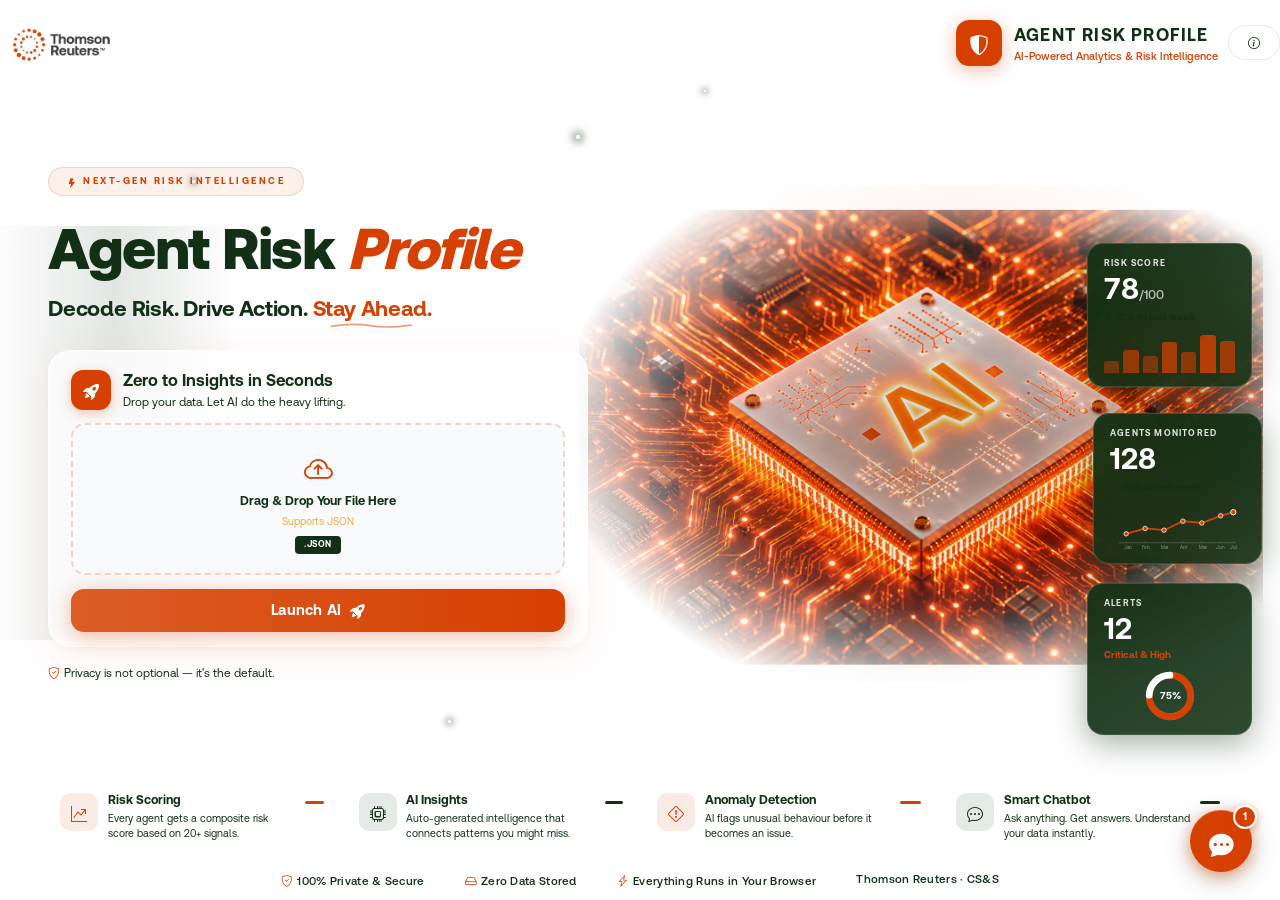
==== commit ec34e66b: "Add files via upload" ====
--- a/index.html
+++ b/index.html
@@ -4,7 +4,7 @@
     <meta charset="UTF-8">
     <meta name="viewport" content="width=device-width, initial-scale=1.0">
     <title>Agent Risk Profile — Thomson Reuters</title>
-    <link rel="icon" type="image/svg+xml" href="img/favicon.svg">
+    <link rel="icon" type="image/jpeg" href="img/shield.jpg">
     <link href="libs/bootstrap.min.css" rel="stylesheet">
     <link href="libs/bootstrap-icons.css" rel="stylesheet">
     <link href="css/cover.css?v=20260802r" rel="stylesheet">
@@ -269,7 +269,11 @@
                         <div style="font-size:0.78rem;color:#123015;margin-top:0.2rem;">Cases &middot; Genesys &middot; Email Changes &middot; Short Calls &middot; RONA &middot; Proactive</div>
                     </div>
                 </div>
-                <div class="modal-footer border-0 pt-0" style="padding:0 1.5rem 1.2rem;">
+                <div class="modal-footer border-0 pt-0 flex-column" style="padding:0 1.5rem 1.2rem;">
+                    <div style="background:rgba(214,64,0,0.06);border:1px solid rgba(214,64,0,0.15);border-radius:8px;padding:0.6rem 0.8rem;width:100;margin-bottom:0.5rem;">
+                        <div style="font-size:0.65rem;color:#d64000;font-weight:700;margin-bottom:3px;"><i class="bi bi-exclamation-triangle me-1"></i>Disclaimer</div>
+                        <div style="font-size:0.62rem;color:#123015;line-height:1.5;">This application is developed for internal Thomson Reuters evaluation and technical demonstration and is not an officially supported or production Thomson Reuters product. All uploaded data is processed locally within the browser and is not transported to external servers.</div>
+                    </div>
                     <small style="color:#123015;font-size:0.65rem;">Thomson Reuters &copy; 2026 &middot; CS&amp;S &middot; Internal Use Only</small>
                 </div>
             </div>
@@ -359,8 +363,8 @@
         <div id="managerFocusPanel" class="d-none">
             <div class="row mb-3">
                 <div class="col-12">
-                    <div class="card border-warning">
-                        <div class="card-header bg-warning bg-opacity-10 text-warning fw-bold">
+                    <div class="card" style="border-color:#123015;">
+                        <div class="card-header fw-bold" style="background:rgba(18,48,21,0.08);color:#123015;">
                             <i class="bi bi-bullseye me-2"></i>Manager Focus Areas
                         </div>
                         <div class="card-body"><div class="row" id="managerFocusCards"></div></div>
@@ -596,6 +600,7 @@
 
     <footer id="dashboardFooter" class="text-center py-2 border-top mt-3 d-none">
         <small class="text-muted">Agent Risk Profile &copy; 2026 &middot; Thomson Reuters</small>
+        <br><small style="color:#d64000;font-size:0.65rem;font-weight:600;">Internal evaluation prototype — not a production application</small>
     </footer>
 
     <script src="libs/bootstrap.bundle.min.js"></script>
--- a/css/cover.css
+++ b/css/cover.css
@@ -18,9 +18,7 @@
     max-height: 100vh;
     display: flex;
     flex-direction: column;
-    background:
-        radial-gradient(ellipse 60% 70% at 75% 40%, rgba(18, 48, 21, 0.45) 0%, rgba(18, 48, 21, 0.2) 35%, transparent 70%),
-        linear-gradient(135deg, #ffffff 0%, #ffffff 100%);
+    background: #ffffff;
     overflow: hidden;
     font-family: 'TR Clario', sans-serif;
 }
@@ -31,9 +29,9 @@
     top: -15%; right: -10%;
     width: 65%; height: 80%;
     border-radius: 50%;
-    background: radial-gradient(circle, rgba(18, 48, 21, 0.25) 0%, rgba(214, 64, 0, 0.1) 40%, transparent 70%);
+    background: none;
     z-index: 0;
-    animation: orbDrift 20s ease-in-out infinite;
+    display: none;
 }
 
 .hero-section::after {
@@ -42,9 +40,9 @@
     bottom: -15%; left: 20%;
     width: 50%; height: 60%;
     border-radius: 50%;
-    background: radial-gradient(circle, rgba(18, 48, 21, 0.15) 0%, transparent 65%);
+    background: none;
     z-index: 0;
-    animation: orbDrift 25s ease-in-out infinite reverse;
+    display: none;
 }
 
 @keyframes orbDrift {
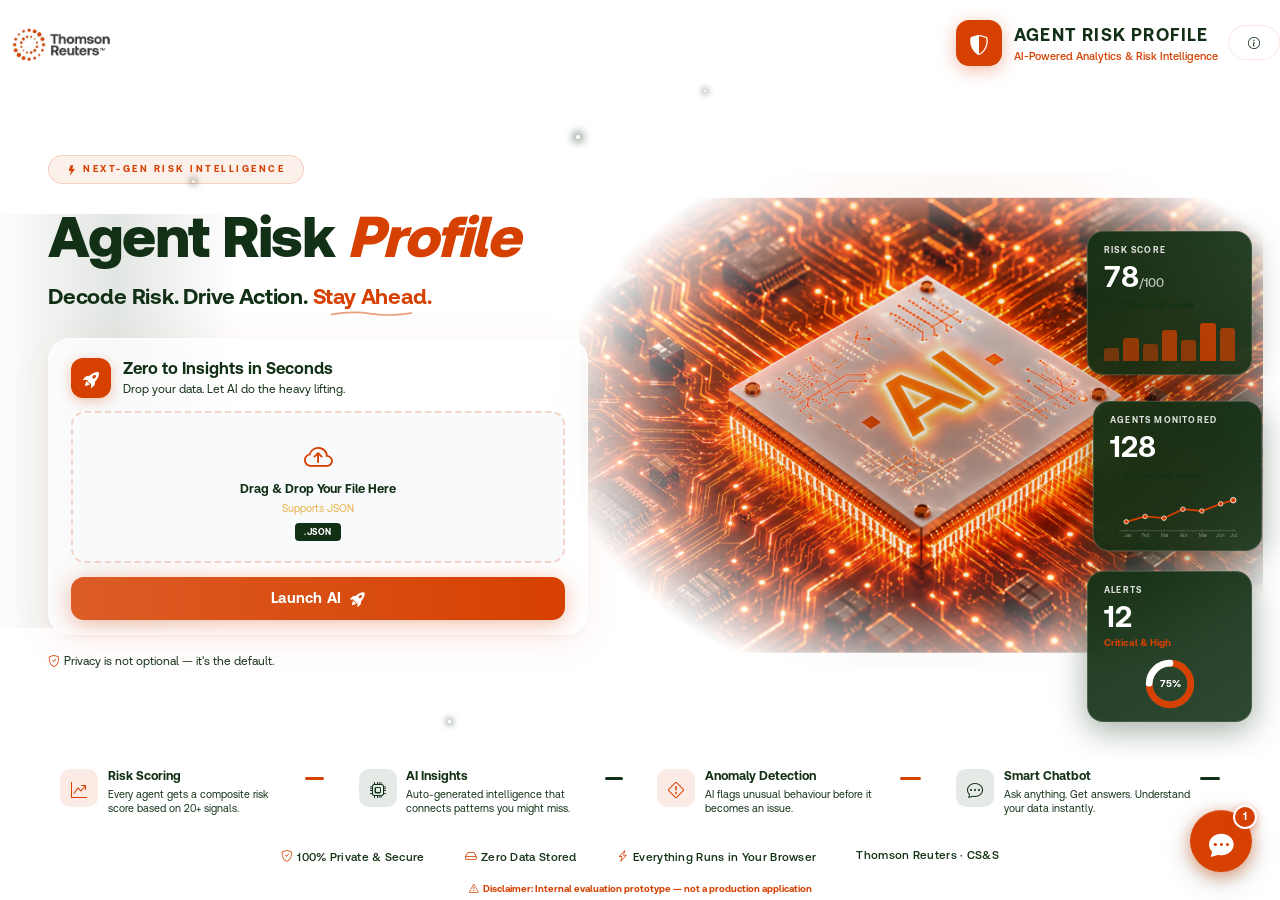
==== commit daf6f379: "Add files via upload" ====
--- a/index.html
+++ b/index.html
@@ -212,6 +212,7 @@
             <span><i class="bi bi-lightning-charge me-1"></i>Everything Runs in Your Browser</span>
             <span>Thomson Reuters &middot; CS&amp;S</span>
         </div>
+        <div style="text-align:center;padding:4px 0;font-size:0.6rem;color:#d64000;font-weight:600;"><i class="bi bi-exclamation-triangle me-1"></i>Disclaimer: Internal evaluation prototype — not a production application</div>
     </div>
 
     <!-- About ARP Modal -->
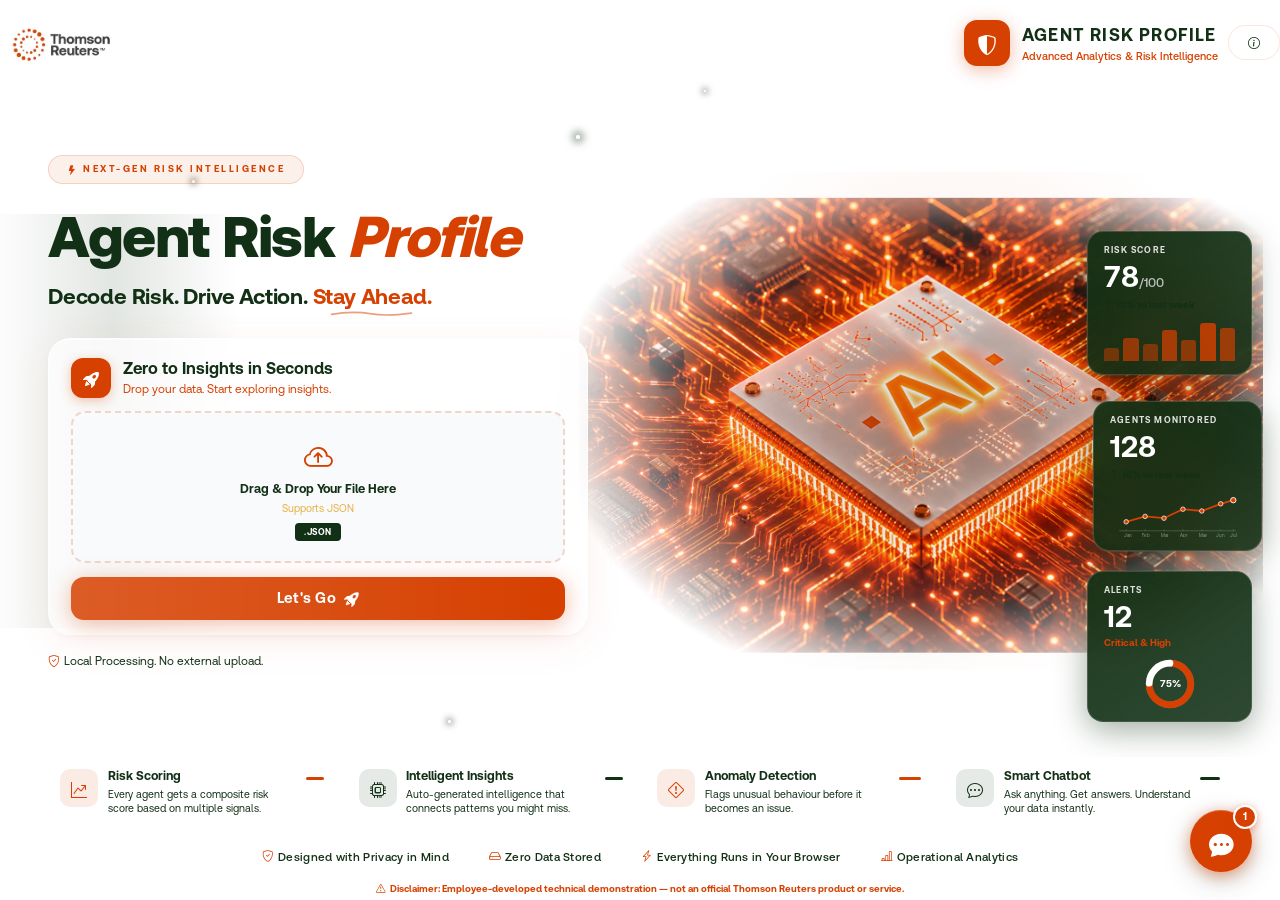
==== commit 848ac3a4: "Add files via upload" ====
--- a/index.html
+++ b/index.html
@@ -3,7 +3,7 @@
 <head>
     <meta charset="UTF-8">
     <meta name="viewport" content="width=device-width, initial-scale=1.0">
-    <title>Agent Risk Profile — Thomson Reuters</title>
+    <title>Agent Risk Profile</title>
     <link rel="icon" type="image/jpeg" href="img/shield.jpg">
     <link href="libs/bootstrap.min.css" rel="stylesheet">
     <link href="libs/bootstrap-icons.css" rel="stylesheet">
@@ -35,7 +35,7 @@
                     <div class="hero-logo-icon"><i class="bi bi-shield-shaded"></i></div>
                     <div>
                         <div class="hero-logo-title">AGENT RISK PROFILE</div>
-                        <div class="hero-logo-sub">AI-Powered Analytics & Risk Intelligence</div>
+                        <div class="hero-logo-sub">Advanced Analytics & Risk Intelligence</div>
                     </div>
                 </div>
                 <button class="hero-topbar-btn" data-bs-toggle="modal" data-bs-target="#aboutModal" title="About ARP"><i class="bi bi-info-circle"></i></button>
@@ -57,7 +57,7 @@
                         <div class="upload-card-icon"><i class="bi bi-rocket-takeoff-fill"></i></div>
                         <div>
                             <div class="upload-card-title">Zero to Insights in Seconds</div>
-                            <div class="upload-card-sub">Drop your data. Let AI do the heavy lifting.</div>
+                            <div class="upload-card-sub" style="color:#d64000;">Drop your data. Start exploring insights.</div>
                         </div>
                     </div>
 
@@ -73,7 +73,7 @@
                     <input type="hidden" id="sharedPath" value="">
 
                     <button id="loadFromPath" class="btn-launch">
-                        <span>Launch AI</span>
+                        <span>Let's Go</span>
                         <i class="bi bi-rocket-takeoff-fill ms-2"></i>
                     </button>
 
@@ -91,7 +91,7 @@
                     </div>
                 </div>
 
-                <p class="hero-privacy-inline"><i class="bi bi-shield-check me-1"></i>Privacy is not optional — it's the default.</p>
+                <p class="hero-privacy-inline"><i class="bi bi-shield-check me-1"></i>Local Processing. No external upload.</p>
             </div>
 
             <!-- RIGHT COLUMN: Brain + Floating Cards -->
@@ -175,14 +175,14 @@
                 <div class="feature-icon feature-icon-blue"><i class="bi bi-graph-up-arrow"></i></div>
                 <div class="feature-text">
                     <h4>Risk Scoring</h4>
-                    <p>Every agent gets a composite risk score based on 20+ signals.</p>
+                    <p>Every agent gets a composite risk score based on multiple signals.</p>
                 </div>
                 <div class="feature-underline blue"></div>
             </div>
             <div class="feature-card">
                 <div class="feature-icon feature-icon-cyan"><i class="bi bi-cpu"></i></div>
                 <div class="feature-text">
-                    <h4>AI Insights</h4>
+                    <h4>Intelligent Insights</h4>
                     <p>Auto-generated intelligence that connects patterns you might miss.</p>
                 </div>
                 <div class="feature-underline cyan"></div>
@@ -191,7 +191,7 @@
                 <div class="feature-icon feature-icon-red"><i class="bi bi-exclamation-diamond"></i></div>
                 <div class="feature-text">
                     <h4>Anomaly Detection</h4>
-                    <p>AI flags unusual behaviour before it becomes an issue.</p>
+                    <p>Flags unusual behaviour before it becomes an issue.</p>
                 </div>
                 <div class="feature-underline red"></div>
             </div>
@@ -207,12 +207,12 @@
 
         <!-- ===== BOTTOM PRIVACY BAR ===== -->
         <div class="hero-privacy-bar">
-            <span><i class="bi bi-shield-check me-1"></i>100% Private & Secure</span>
+            <span><i class="bi bi-shield-check me-1"></i>Designed with Privacy in Mind</span>
             <span><i class="bi bi-hdd me-1"></i>Zero Data Stored</span>
             <span><i class="bi bi-lightning-charge me-1"></i>Everything Runs in Your Browser</span>
-            <span>Thomson Reuters &middot; CS&amp;S</span>
-        </div>
-        <div style="text-align:center;padding:4px 0;font-size:0.6rem;color:#d64000;font-weight:600;"><i class="bi bi-exclamation-triangle me-1"></i>Disclaimer: Internal evaluation prototype — not a production application</div>
+            <span><i class="bi bi-bar-chart-line me-1"></i>Operational Analytics</span>
+        </div>
+        <div style="text-align:center;padding:4px 0;font-size:0.6rem;color:#d64000;font-weight:600;"><i class="bi bi-exclamation-triangle me-1"></i>Disclaimer: Employee-developed technical demonstration — not an official Thomson Reuters product or service.</div>
     </div>
 
     <!-- About ARP Modal -->
@@ -224,16 +224,14 @@
                         <div style="width:40px;height:40px;border-radius:10px;background:rgba(214,64,0,0.2);display:flex;align-items:center;justify-content:center;color:white;font-size:1.1rem;"><i class="bi bi-shield-shaded"></i></div>
                         <div>
                             <h5 class="modal-title text-white fw-bold mb-0">Agent Risk Profile</h5>
-                            <small class="text-white-50">v2.0 &middot; AI-Powered Analytics</small>
+                            <small class="text-white-50">v2.0 &middot; Advanced Analytics</small>
                         </div>
                     </div>
                     <button type="button" class="btn-close btn-close-white" data-bs-dismiss="modal"></button>
                 </div>
                 <div class="modal-body" style="padding:1.5rem;">
                     <p style="color:#123015;font-size:0.88rem;line-height:1.6;">
-                        <strong>Agent Risk Profile (ARP)</strong> is an AI-powered analytics dashboard built for
-                        <strong>Thomson Reuters CS&amp;S</strong>. It provides real-time risk intelligence
-                        by analyzing agent performance data across multiple dimensions.
+                        <strong>Agent Risk Profile (ARP)</strong> is an advanced analytics dashboard developed to demonstrate data visualization, analytics, and intelligent insights using operational data.
                     </p>
                     <div class="row g-2 mb-3">
                         <div class="col-6">
@@ -246,14 +244,14 @@
                         <div class="col-6">
                             <div style="background:#ffffff;border-radius:10px;padding:0.7rem;text-align:center;">
                                 <i class="bi bi-robot" style="font-size:1.2rem;color:#123015;"></i>
-                                <div style="font-size:0.7rem;font-weight:600;color:#123015;margin-top:0.3rem;">AI Insights</div>
+                                <div style="font-size:0.7rem;font-weight:600;color:#123015;margin-top:0.3rem;">Intelligent Insights</div>
                                 <div style="font-size:0.6rem;color:#123015;">Auto-generated intelligence</div>
                             </div>
                         </div>
                         <div class="col-6">
                             <div style="background:#ffffff;border-radius:10px;padding:0.7rem;text-align:center;">
                                 <i class="bi bi-shield-check" style="font-size:1.2rem;color:#123015;"></i>
-                                <div style="font-size:0.7rem;font-weight:600;color:#123015;margin-top:0.3rem;">100% Private</div>
+                                <div style="font-size:0.7rem;font-weight:600;color:#123015;margin-top:0.3rem;">Designed with Privacy in Mind</div>
                                 <div style="font-size:0.6rem;color:#123015;">All data stays in your browser</div>
                             </div>
                         </div>
@@ -271,11 +269,11 @@
                     </div>
                 </div>
                 <div class="modal-footer border-0 pt-0 flex-column" style="padding:0 1.5rem 1.2rem;">
-                    <div style="background:rgba(214,64,0,0.06);border:1px solid rgba(214,64,0,0.15);border-radius:8px;padding:0.6rem 0.8rem;width:100;margin-bottom:0.5rem;">
+                    <div style="background:rgba(214,64,0,0.06);border:1px solid rgba(214,64,0,0.15);border-radius:8px;padding:0.6rem 0.8rem;width:100%;margin-bottom:0.5rem;">
                         <div style="font-size:0.65rem;color:#d64000;font-weight:700;margin-bottom:3px;"><i class="bi bi-exclamation-triangle me-1"></i>Disclaimer</div>
-                        <div style="font-size:0.62rem;color:#123015;line-height:1.5;">This application is developed for internal Thomson Reuters evaluation and technical demonstration and is not an officially supported or production Thomson Reuters product. All uploaded data is processed locally within the browser and is not transported to external servers.</div>
-                    </div>
-                    <small style="color:#123015;font-size:0.65rem;">Thomson Reuters &copy; 2026 &middot; CS&amp;S &middot; Internal Use Only</small>
+                        <div style="font-size:0.62rem;color:#123015;line-height:1.5;">This application is an independently developed technical demonstration created by an employee. It is not an official Thomson Reuters product, service, or company-sponsored application and does not represent Thomson Reuters. Thomson Reuters names and logos are used solely to identify the intended business context. All data is processed locally within the browser and is not transmitted to external servers.</div>
+                    </div>
+                    <small style="color:#123015;font-size:0.65rem;">Agent Risk Profile &copy; 2026</small>
                 </div>
             </div>
         </div>
@@ -293,7 +291,7 @@
                 <ul class="navbar-nav me-auto" id="navSections">
                     <li class="nav-item"><a class="nav-link active" href="#" data-section="summarySection"><i class="bi bi-house-fill me-1"></i>Home</a></li>
                     <li class="nav-item"><a class="nav-link" href="#" data-section="leaderboardSection"><i class="bi bi-trophy me-1"></i>Risk Score</a></li>
-                    <li class="nav-item"><a class="nav-link" href="#" data-section="insightsSection"><i class="bi bi-robot me-1"></i>AI Insights</a></li>
+                    <li class="nav-item"><a class="nav-link" href="#" data-section="insightsSection"><i class="bi bi-robot me-1"></i>Intelligent Insights</a></li>
                     <li class="nav-item dropdown">
                         <a class="nav-link dropdown-toggle" href="#" data-bs-toggle="dropdown"><i class="bi bi-grid me-1"></i>Data Views</a>
                         <ul class="dropdown-menu">
@@ -490,12 +488,12 @@
                 </div>
             </div>
 
-            <!-- AI Insights -->
+            <!-- Intelligent Insights -->
             <div id="insightsSection" class="row mb-3">
                 <div class="col-12">
                     <div class="card shadow-sm">
                         <div class="card-header bg-primary bg-opacity-10 text-primary fw-bold">
-                            <i class="bi bi-robot me-2"></i>AI-Powered Insights
+                            <i class="bi bi-robot me-2"></i>Intelligent Insights
                             <span class="badge bg-primary ms-2" id="insightCount">0</span>
                         </div>
                         <div class="card-body">
@@ -600,8 +598,8 @@
     </div>
 
     <footer id="dashboardFooter" class="text-center py-2 border-top mt-3 d-none">
-        <small class="text-muted">Agent Risk Profile &copy; 2026 &middot; Thomson Reuters</small>
-        <br><small style="color:#d64000;font-size:0.65rem;font-weight:600;">Internal evaluation prototype — not a production application</small>
+        <small class="text-muted">Agent Risk Profile &copy; 2026</small>
+        <br><small style="color:#d64000;font-size:0.65rem;font-weight:600;">Employee-developed technical demonstration</small>
     </footer>
 
     <script src="libs/bootstrap.bundle.min.js"></script>
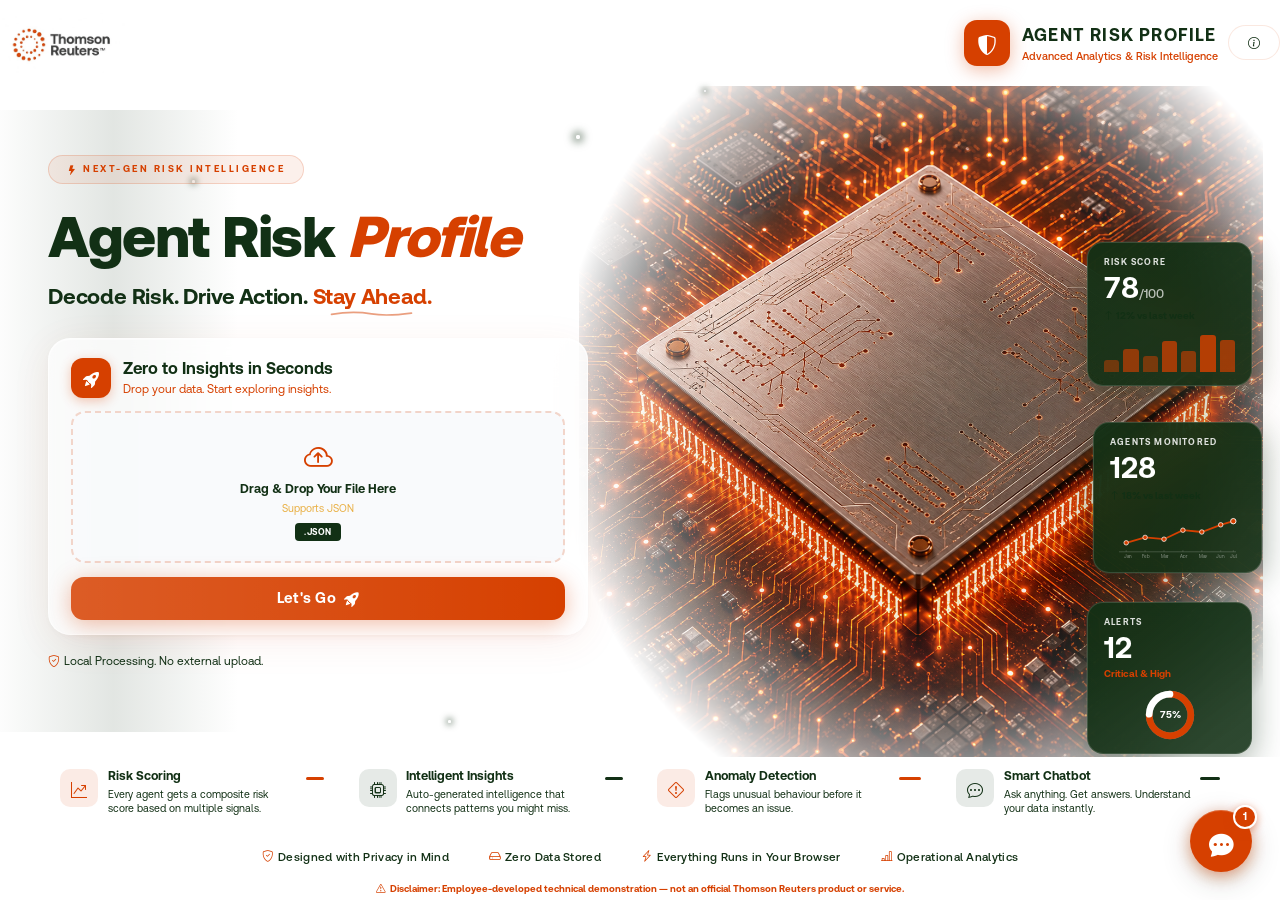
==== commit ca63ecef: "Add files via upload" ====
--- a/index.html
+++ b/index.html
@@ -476,10 +476,10 @@
                                     <h6 class="mb-3"><i class="bi bi-pie-chart me-2"></i>Risk Distribution</h6>
                                     <div style="position:relative;height:200px;"><canvas id="riskDistributionChart"></canvas></div>
                                     <div class="mt-3" style="font-size:0.85rem;">
-                                        <div class="d-flex justify-content-between mb-1"><span><span class="badge bg-danger">&nbsp;</span> Critical</span><span id="criticalRiskCount">0</span></div>
-                                        <div class="d-flex justify-content-between mb-1"><span><span class="badge bg-warning">&nbsp;</span> High</span><span id="highRiskCountDetail">0</span></div>
-                                        <div class="d-flex justify-content-between mb-1"><span><span class="badge bg-info">&nbsp;</span> Medium</span><span id="mediumRiskCount">0</span></div>
-                                        <div class="d-flex justify-content-between"><span><span class="badge bg-success">&nbsp;</span> Low</span><span id="lowRiskCount">0</span></div>
+                                        <div class="d-flex justify-content-between mb-1"><span><span class="badge" style="background:#d64000">&nbsp;</span> Critical</span><span id="criticalRiskCount">0</span></div>
+                                        <div class="d-flex justify-content-between mb-1"><span><span class="badge" style="background:#e9b045">&nbsp;</span> High</span><span id="highRiskCountDetail">0</span></div>
+                                        <div class="d-flex justify-content-between mb-1"><span><span class="badge" style="background:#fcf2da;border:1px solid #e9b045">&nbsp;</span> Medium</span><span id="mediumRiskCount">0</span></div>
+                                        <div class="d-flex justify-content-between"><span><span class="badge" style="background:#123015">&nbsp;</span> Low</span><span id="lowRiskCount">0</span></div>
                                     </div>
                                 </div>
                             </div>
--- a/css/cover.css
+++ b/css/cover.css
@@ -616,9 +616,9 @@
     box-shadow: 0 14px 40px rgba(18, 48, 21, 0.45), 0 0 20px rgba(255, 255, 255, 0.1) !important;
 }
 
-.float-card-1 { right: -20px; top: 5px; animation: cardSlideIn 0.8s ease-out both, cardFloat 5s ease-in-out 0.8s infinite; }
-.float-card-2 { right: -30px; top: 175px; animation: cardSlideIn 0.8s ease-out 0.2s both, cardFloat 5s ease-in-out 1.0s infinite; }
-.float-card-3 { right: -20px; top: 345px; animation: cardSlideIn 0.8s ease-out 0.4s both, cardFloat 5s ease-in-out 1.2s infinite; }
+.float-card-1 { right: -20px; top: 120px; animation: cardSlideIn 0.8s ease-out both, cardFloat 5s ease-in-out 0.8s infinite; }
+.float-card-2 { right: -30px; top: 300px; animation: cardSlideIn 0.8s ease-out 0.2s both, cardFloat 5s ease-in-out 1.0s infinite; }
+.float-card-3 { right: -20px; top: 480px; animation: cardSlideIn 0.8s ease-out 0.4s both, cardFloat 5s ease-in-out 1.2s infinite; }
 
 @keyframes cardSlideIn {
     from { opacity: 0; transform: translateX(40px) translateY(10px); }
--- a/css/dashboard.css
+++ b/css/dashboard.css
@@ -1,5 +1,14 @@
 /* ==================== DASHBOARD — minimal overrides only ==================== */
 /* Let Bootstrap handle everything. Only add what Bootstrap can't. */
+
+/* TR palette overrides for Bootstrap */
+.badge.bg-info { background-color: #fcf2da !important; color: #123015 !important; border: 1.5px solid #e9b045; }
+.bg-primary { background-color: #d64000 !important; }
+.text-primary { color: #d64000 !important; }
+.bg-primary.bg-opacity-10 { background-color: rgba(214,64,0,0.1) !important; }
+.badge.bg-danger { background-color: #d64000 !important; }
+.badge.bg-warning { background-color: #e9b045 !important; }
+.badge.bg-success { background-color: #123015 !important; }
 
 /* Summary card popovers */
 .summary-popover .popover-body { padding: 12px 14px; }
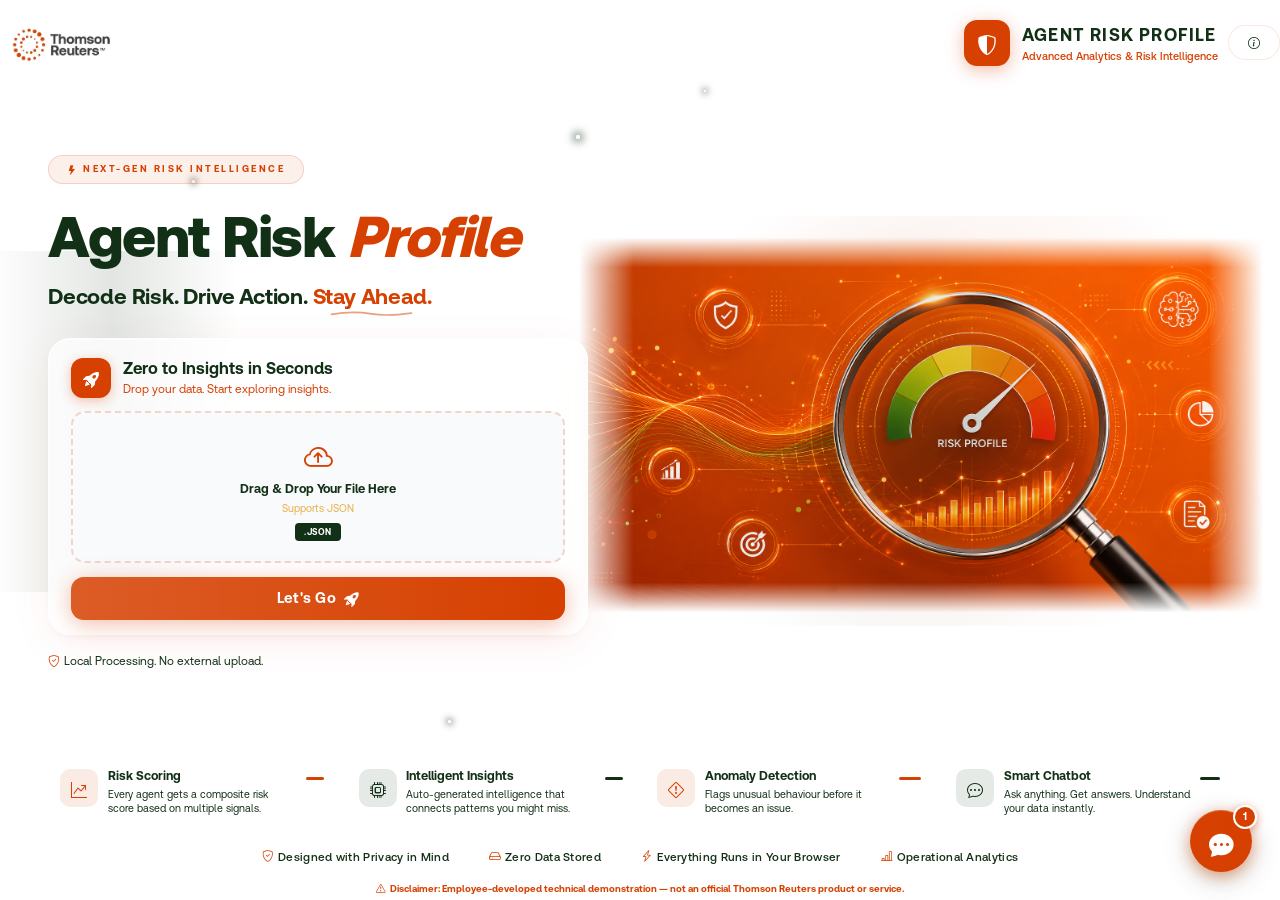
==== commit 56b12459: "Add files via upload" ====
--- a/index.html
+++ b/index.html
@@ -101,71 +101,6 @@
                     <div class="hero-brain-glow"></div>
                 </div>
 
-                <!-- Floating Stat Cards — Dark glass with mini bar charts -->
-                <div class="float-card float-card-1">
-                    <div class="float-card-label">RISK SCORE</div>
-                    <div class="float-card-value">78<span class="float-card-unit">/100</span></div>
-                    <div class="float-card-change up"><i class="bi bi-arrow-up"></i> 12% vs last week</div>
-                    <div class="float-card-bars">
-                        <span style="height:30%;background:rgba(214,64,0,0.5);"></span>
-                        <span style="height:55%;background:rgba(214,64,0,0.7);"></span>
-                        <span style="height:40%;background:rgba(214,64,0,0.55);"></span>
-                        <span style="height:75%;background:rgba(214,64,0,0.8);"></span>
-                        <span style="height:50%;background:rgba(214,64,0,0.65);"></span>
-                        <span style="height:90%;background:rgba(214,64,0,0.9);"></span>
-                        <span style="height:78%;background:rgba(214,64,0,0.75);"></span>
-                    </div>
-                </div>
-                <div class="float-card float-card-2">
-                    <div class="float-card-label">AGENTS MONITORED</div>
-                    <div class="float-card-value">128</div>
-                    <div class="float-card-change up"><i class="bi bi-arrow-up"></i> 18% vs last week</div>
-                    <div style="margin-top:10px;display:flex;align-items:center;gap:0;">
-                        <svg viewBox="0 0 150 50" style="width:100%;height:45px;">
-                            <!-- Horizontal axis -->
-                            <line x1="10" y1="42" x2="140" y2="42" stroke="rgba(255,255,255,0.2)" stroke-width="1"/>
-                            <!-- Month labels -->
-                            <text x="15" y="49" fill="rgba(255,255,255,0.5)" font-size="5">Jan</text>
-                            <text x="36" y="49" fill="rgba(255,255,255,0.5)" font-size="5">Feb</text>
-                            <text x="57" y="49" fill="rgba(255,255,255,0.5)" font-size="5">Mar</text>
-                            <text x="78" y="49" fill="rgba(255,255,255,0.5)" font-size="5">Apr</text>
-                            <text x="99" y="49" fill="rgba(255,255,255,0.5)" font-size="5">May</text>
-                            <text x="118" y="49" fill="rgba(255,255,255,0.5)" font-size="5">Jun</text>
-                            <text x="133" y="49" fill="rgba(255,255,255,0.5)" font-size="5">Jul</text>
-                            <!-- Tick marks -->
-                            <line x1="18" y1="40" x2="18" y2="42" stroke="rgba(255,255,255,0.3)" stroke-width="0.5"/>
-                            <line x1="39" y1="40" x2="39" y2="42" stroke="rgba(255,255,255,0.3)" stroke-width="0.5"/>
-                            <line x1="60" y1="40" x2="60" y2="42" stroke="rgba(255,255,255,0.3)" stroke-width="0.5"/>
-                            <line x1="81" y1="40" x2="81" y2="42" stroke="rgba(255,255,255,0.3)" stroke-width="0.5"/>
-                            <line x1="102" y1="40" x2="102" y2="42" stroke="rgba(255,255,255,0.3)" stroke-width="0.5"/>
-                            <line x1="123" y1="40" x2="123" y2="42" stroke="rgba(255,255,255,0.3)" stroke-width="0.5"/>
-                            <line x1="137" y1="40" x2="137" y2="42" stroke="rgba(255,255,255,0.3)" stroke-width="0.5"/>
-                            <!-- Straight line segments connecting data points -->
-                            <polyline points="18,32 39,26 60,28 81,18 102,20 123,12 137,8" fill="none" stroke="#d64000" stroke-width="2"/>
-                            <!-- Data point dots -->
-                            <circle cx="18" cy="32" r="2.5" fill="#d64000" stroke="#fff" stroke-width="0.8"/>
-                            <circle cx="39" cy="26" r="2.5" fill="#d64000" stroke="#fff" stroke-width="0.8"/>
-                            <circle cx="60" cy="28" r="2.5" fill="#d64000" stroke="#fff" stroke-width="0.8"/>
-                            <circle cx="81" cy="18" r="2.5" fill="#d64000" stroke="#fff" stroke-width="0.8"/>
-                            <circle cx="102" cy="20" r="2.5" fill="#d64000" stroke="#fff" stroke-width="0.8"/>
-                            <circle cx="123" cy="12" r="2.5" fill="#d64000" stroke="#fff" stroke-width="0.8"/>
-                            <circle cx="137" cy="8" r="3" fill="#d64000" stroke="#fff" stroke-width="1"/>
-                        </svg>
-                    </div>
-                </div>
-                <div class="float-card float-card-3">
-                    <div class="float-card-label">ALERTS</div>
-                    <div class="float-card-value">12</div>
-                    <div class="float-card-change neutral">Critical & High</div>
-                    <div style="margin-top:8px;display:flex;align-items:center;justify-content:center;">
-                        <svg viewBox="0 0 60 60" style="width:50px;height:50px;">
-                            <circle cx="30" cy="30" r="25" fill="none" stroke="#ffffff" stroke-width="8" opacity="0.3"/>
-                            <circle cx="30" cy="30" r="25" fill="none" stroke="#d64000" stroke-width="8" stroke-dasharray="118 39" stroke-dashoffset="0" stroke-linecap="round" transform="rotate(-90 30 30)"/>
-                            <circle cx="30" cy="30" r="25" fill="none" stroke="#ffffff" stroke-width="8" stroke-dasharray="39 118" stroke-dashoffset="-118" stroke-linecap="round" transform="rotate(-90 30 30)"/>
-                            <text x="30" y="34" text-anchor="middle" fill="#ffffff" font-size="12" font-weight="700">75%</text>
-                        </svg>
-                    </div>
-                </div>
             </div>
         </div>
 
--- a/css/cover.css
+++ b/css/cover.css
@@ -548,9 +548,13 @@
     animation: brainFloat 6s ease-in-out infinite, brainPulseGlow 4s ease-in-out infinite;
     image-rendering: auto;
     mask-image:
-        radial-gradient(ellipse 75% 80% at 55% 48%, black 35%, rgba(0,0,0,0.85) 50%, rgba(0,0,0,0.4) 65%, transparent 78%);
+        linear-gradient(to right, transparent 0%, black 8%, black 92%, transparent 100%),
+        linear-gradient(to bottom, transparent 0%, black 8%, black 92%, transparent 100%);
+    mask-composite: intersect;
     -webkit-mask-image:
-        radial-gradient(ellipse 75% 80% at 55% 48%, black 35%, rgba(0,0,0,0.85) 50%, rgba(0,0,0,0.4) 65%, transparent 78%);
+        linear-gradient(to right, transparent 0%, black 8%, black 92%, transparent 100%),
+        linear-gradient(to bottom, transparent 0%, black 8%, black 92%, transparent 100%);
+    -webkit-mask-composite: source-in;
 }
 
 @keyframes brainFloat {
@@ -604,8 +608,8 @@
     backdrop-filter: blur(16px);
     border: 1px solid rgba(255, 255, 255, 0.15) !important;
     border-radius: 16px;
-    padding: 0.8rem 1rem;
-    min-width: 165px;
+    padding: 0.5rem 0.7rem;
+    min-width: 130px;
     box-shadow: 0 8px 32px rgba(18, 48, 21, 0.4), 0 0 0 1px rgba(255, 255, 255, 0.06);
     z-index: 5;
     transition: transform 0.3s, box-shadow 0.3s;
@@ -616,9 +620,9 @@
     box-shadow: 0 14px 40px rgba(18, 48, 21, 0.45), 0 0 20px rgba(255, 255, 255, 0.1) !important;
 }
 
-.float-card-1 { right: -20px; top: 120px; animation: cardSlideIn 0.8s ease-out both, cardFloat 5s ease-in-out 0.8s infinite; }
-.float-card-2 { right: -30px; top: 300px; animation: cardSlideIn 0.8s ease-out 0.2s both, cardFloat 5s ease-in-out 1.0s infinite; }
-.float-card-3 { right: -20px; top: 480px; animation: cardSlideIn 0.8s ease-out 0.4s both, cardFloat 5s ease-in-out 1.2s infinite; }
+.float-card-1 { right: -15px; top: 50px; animation: cardSlideIn 0.8s ease-out both, cardFloat 5s ease-in-out 0.8s infinite; }
+.float-card-2 { right: -25px; top: 190px; animation: cardSlideIn 0.8s ease-out 0.2s both, cardFloat 5s ease-in-out 1.0s infinite; }
+.float-card-3 { right: -15px; top: 330px; animation: cardSlideIn 0.8s ease-out 0.4s both, cardFloat 5s ease-in-out 1.2s infinite; }
 
 @keyframes cardSlideIn {
     from { opacity: 0; transform: translateX(40px) translateY(10px); }
@@ -632,20 +636,20 @@
 
 .float-card-label {
     font-family: 'TR Clario', sans-serif;
-    font-size: 0.55rem;
-    font-weight: 700;
-    letter-spacing: 1.2px;
+    font-size: 0.45rem;
+    font-weight: 700;
+    letter-spacing: 1px;
     color: rgba(255, 255, 255, 0.85);
     text-transform: uppercase;
-    margin-bottom: 0.2rem;
+    margin-bottom: 0.1rem;
 }
 
 .float-card-value {
     font-family: 'TR Clario', sans-serif;
-    font-size: 1.85rem;
+    font-size: 1.3rem;
     font-weight: 700;
     color: #ffffff;
-    line-height: 1.1;
+    line-height: 1;
 }
 
 .float-card-unit {
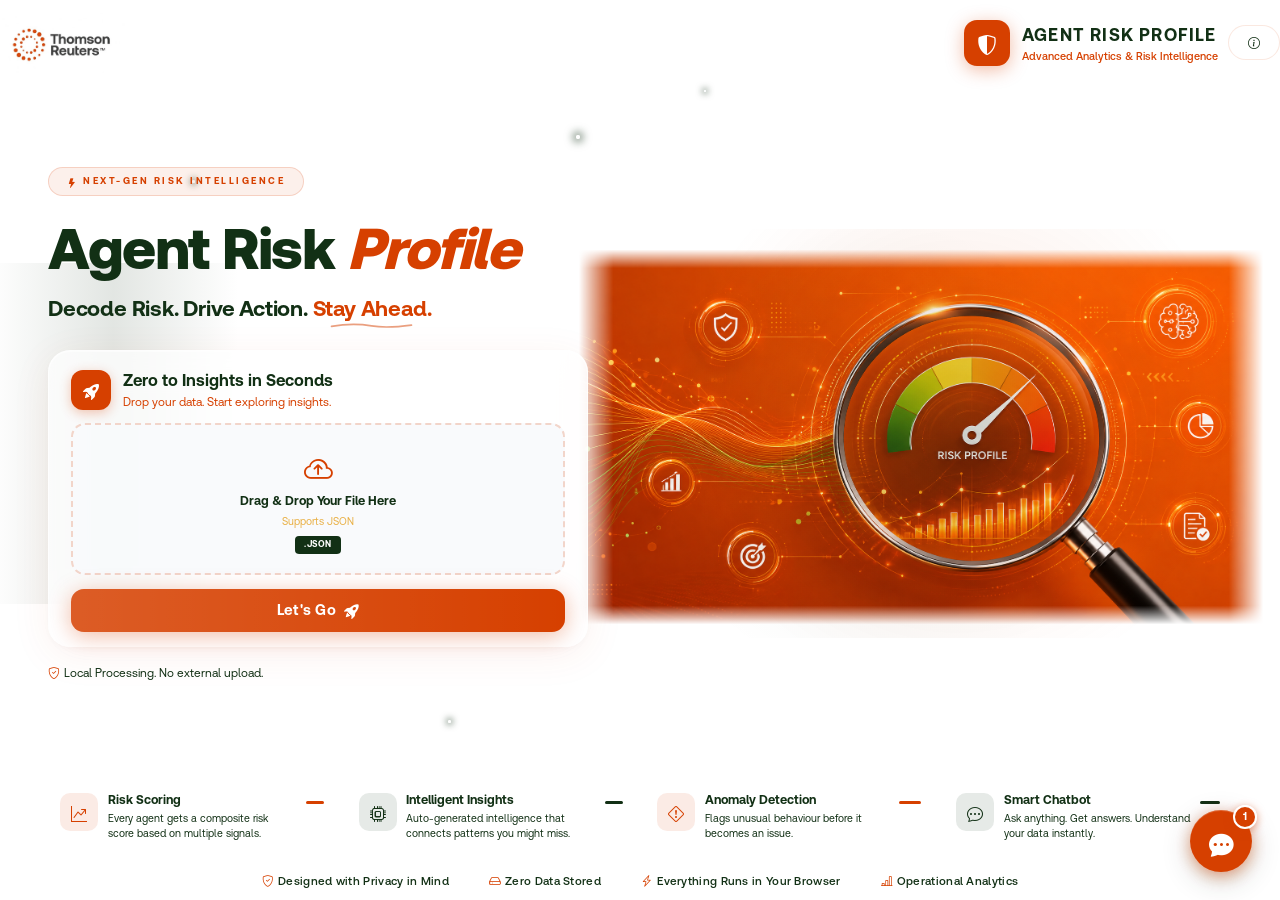
==== commit b3fa3bbf: "Add files via upload" ====
--- a/index.html
+++ b/index.html
@@ -147,7 +147,6 @@
             <span><i class="bi bi-lightning-charge me-1"></i>Everything Runs in Your Browser</span>
             <span><i class="bi bi-bar-chart-line me-1"></i>Operational Analytics</span>
         </div>
-        <div style="text-align:center;padding:4px 0;font-size:0.6rem;color:#d64000;font-weight:600;"><i class="bi bi-exclamation-triangle me-1"></i>Disclaimer: Employee-developed technical demonstration — not an official Thomson Reuters product or service.</div>
     </div>
 
     <!-- About ARP Modal -->
@@ -204,10 +203,6 @@
                     </div>
                 </div>
                 <div class="modal-footer border-0 pt-0 flex-column" style="padding:0 1.5rem 1.2rem;">
-                    <div style="background:rgba(214,64,0,0.06);border:1px solid rgba(214,64,0,0.15);border-radius:8px;padding:0.6rem 0.8rem;width:100%;margin-bottom:0.5rem;">
-                        <div style="font-size:0.65rem;color:#d64000;font-weight:700;margin-bottom:3px;"><i class="bi bi-exclamation-triangle me-1"></i>Disclaimer</div>
-                        <div style="font-size:0.62rem;color:#123015;line-height:1.5;">This application is an independently developed technical demonstration created by an employee. It is not an official Thomson Reuters product, service, or company-sponsored application and does not represent Thomson Reuters. Thomson Reuters names and logos are used solely to identify the intended business context. All data is processed locally within the browser and is not transmitted to external servers.</div>
-                    </div>
                     <small style="color:#123015;font-size:0.65rem;">Agent Risk Profile &copy; 2026</small>
                 </div>
             </div>
@@ -534,7 +529,6 @@
 
     <footer id="dashboardFooter" class="text-center py-2 border-top mt-3 d-none">
         <small class="text-muted">Agent Risk Profile &copy; 2026</small>
-        <br><small style="color:#d64000;font-size:0.65rem;font-weight:600;">Employee-developed technical demonstration</small>
     </footer>
 
     <script src="libs/bootstrap.bundle.min.js"></script>
--- a/css/cover.css
+++ b/css/cover.css
@@ -548,23 +548,26 @@
     animation: brainFloat 6s ease-in-out infinite, brainPulseGlow 4s ease-in-out infinite;
     image-rendering: auto;
     mask-image:
-        linear-gradient(to right, transparent 0%, black 8%, black 92%, transparent 100%),
-        linear-gradient(to bottom, transparent 0%, black 8%, black 92%, transparent 100%);
+        linear-gradient(to right, transparent 0%, black 5%, black 95%, transparent 100%),
+        linear-gradient(to bottom, transparent 0%, black 5%, black 95%, transparent 100%);
     mask-composite: intersect;
     -webkit-mask-image:
-        linear-gradient(to right, transparent 0%, black 8%, black 92%, transparent 100%),
-        linear-gradient(to bottom, transparent 0%, black 8%, black 92%, transparent 100%);
+        linear-gradient(to right, transparent 0%, black 5%, black 95%, transparent 100%),
+        linear-gradient(to bottom, transparent 0%, black 5%, black 95%, transparent 100%);
     -webkit-mask-composite: source-in;
 }
 
 @keyframes brainFloat {
-    0%, 100% { transform: scale(1.15) translateY(0); }
-    50% { transform: scale(1.17) translateY(-8px); }
+    0%, 100% { transform: scale(1.12) translateY(0) rotate(0deg); }
+    25% { transform: scale(1.15) translateY(-6px) rotate(0.3deg); }
+    50% { transform: scale(1.18) translateY(-10px) rotate(0deg); }
+    75% { transform: scale(1.15) translateY(-4px) rotate(-0.3deg); }
 }
 
 @keyframes brainPulseGlow {
-    0%, 100% { filter: brightness(1) drop-shadow(0 0 12px rgba(18, 48, 21, 0.2)); }
-    50% { filter: brightness(1.05) drop-shadow(0 0 25px rgba(18, 48, 21, 0.3)); }
+    0%, 100% { filter: brightness(1) drop-shadow(0 0 15px rgba(214,64,0,0.2)) drop-shadow(0 0 40px rgba(18,48,21,0.1)); }
+    33% { filter: brightness(1.05) drop-shadow(0 0 25px rgba(214,64,0,0.3)) drop-shadow(0 0 50px rgba(233,176,69,0.15)); }
+    66% { filter: brightness(1.02) drop-shadow(0 0 18px rgba(18,48,21,0.2)) drop-shadow(0 0 45px rgba(214,64,0,0.15)); }
 }
 
 /* Pulsing glow overlay */
